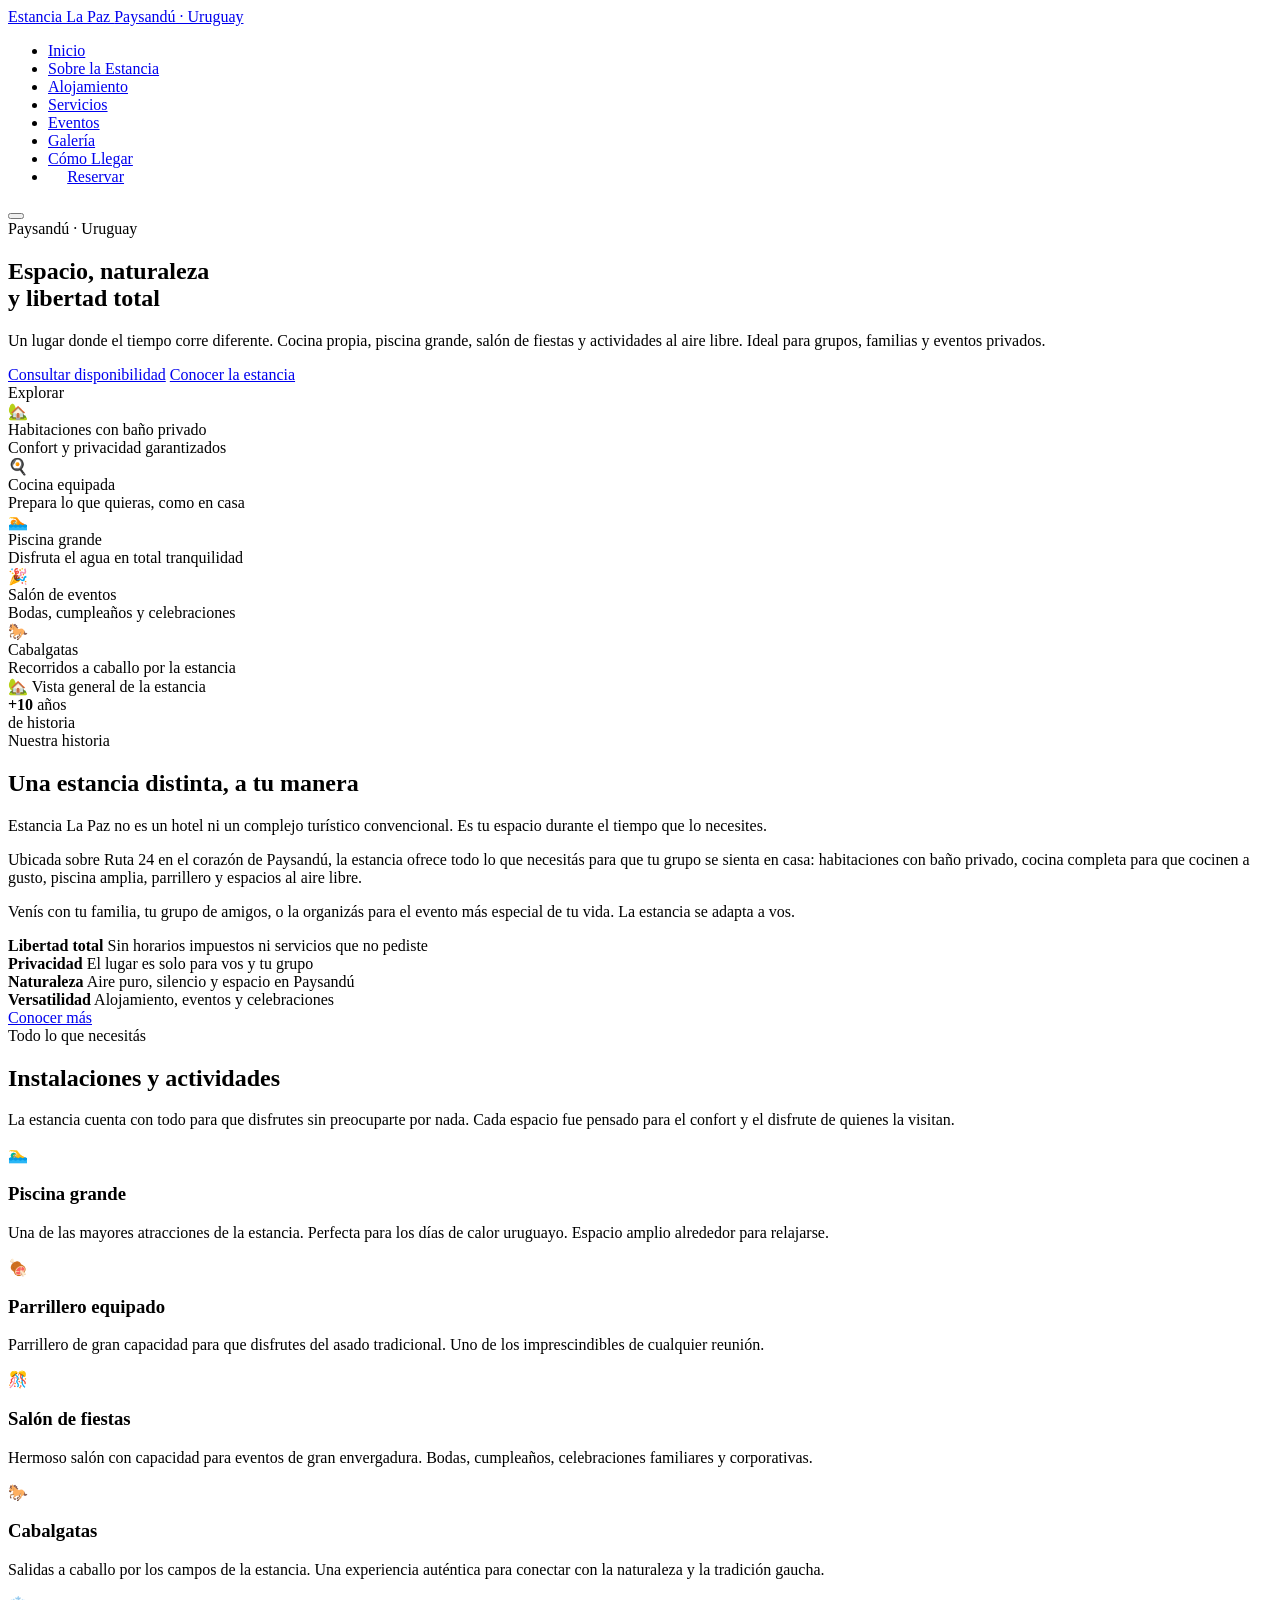
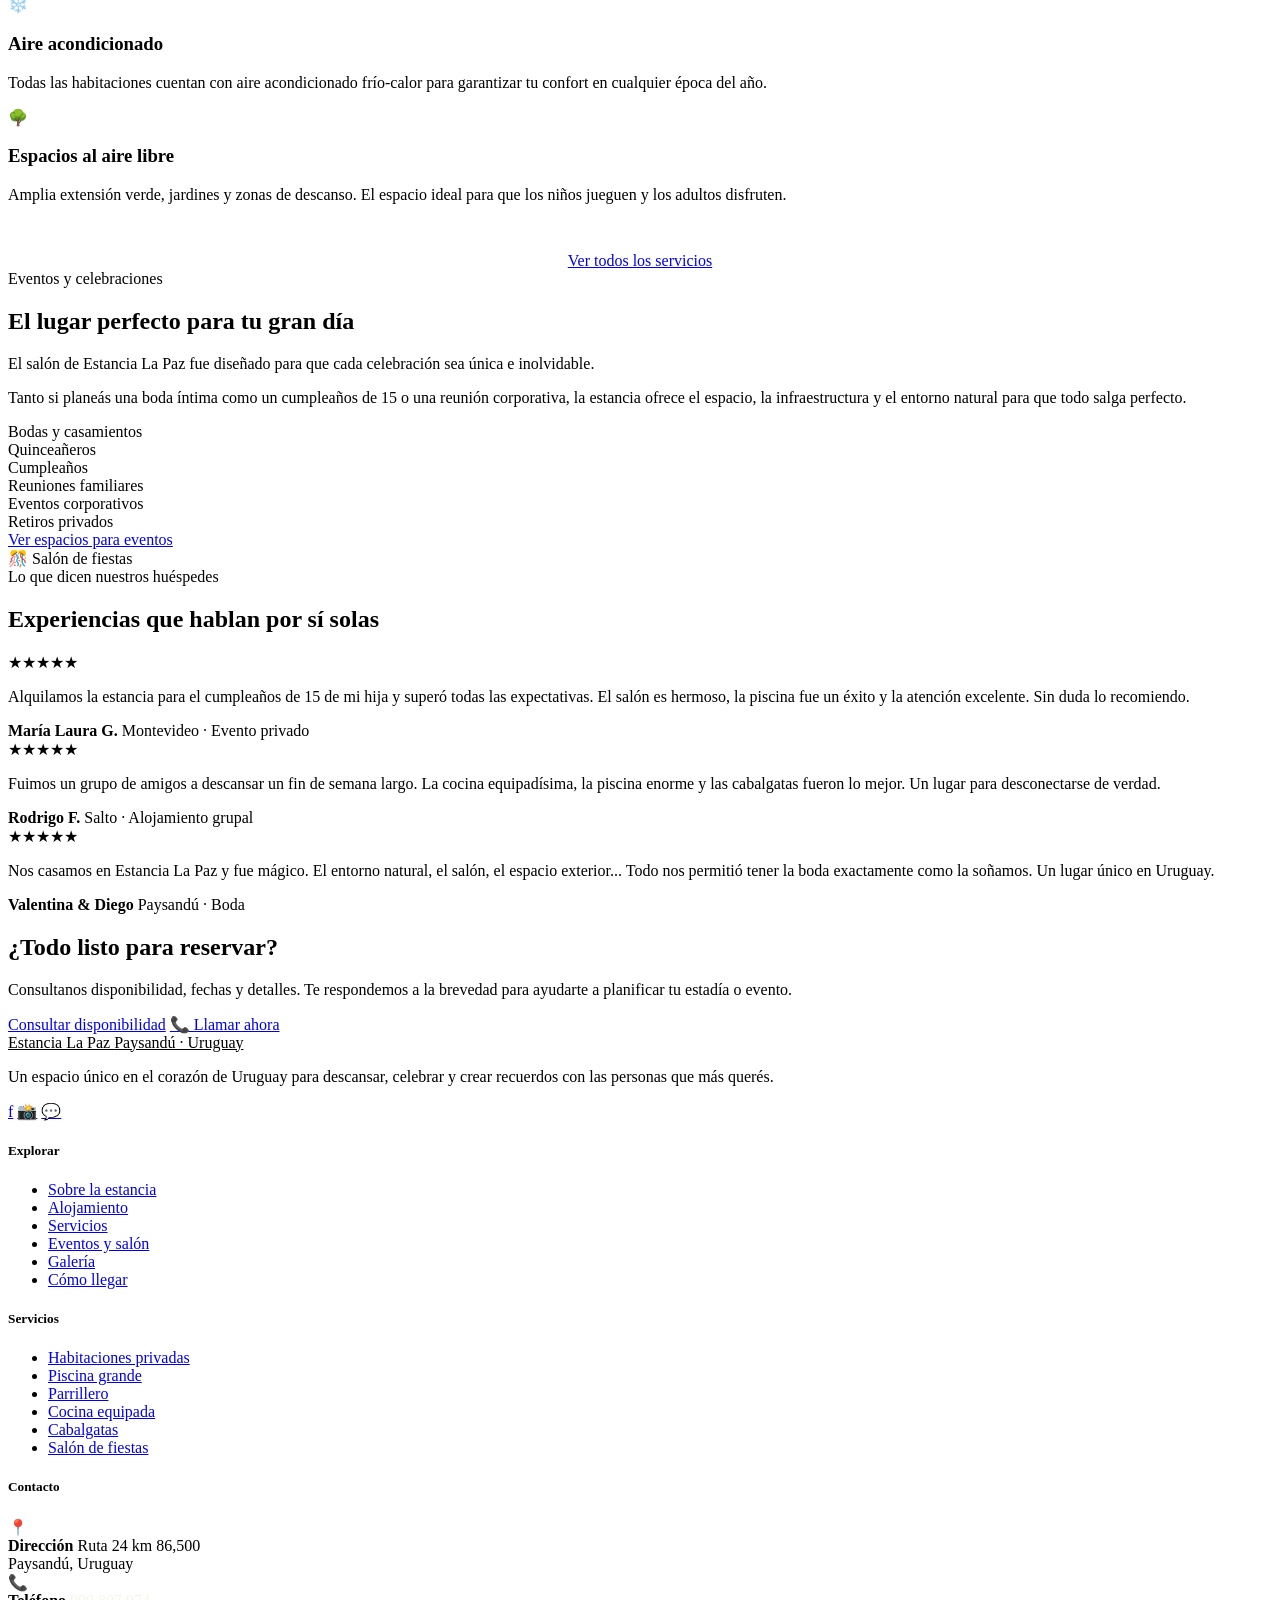
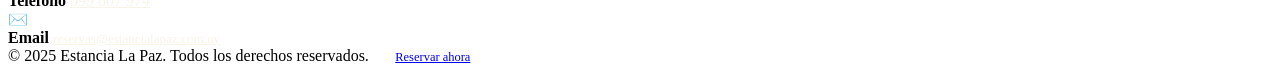
==== index.html @ bd02b937 "Add files via upload" ====
<!DOCTYPE html>
<html lang="es">
<head>
  <meta charset="UTF-8">
  <meta name="viewport" content="width=device-width, initial-scale=1.0">
  <meta name="description" content="Estancia La Paz – Alojamiento, eventos y actividades en Paysandú, Uruguay. Piscina, salón de fiestas, cabalgatas y espacios amplios en plena naturaleza.">
  <title>Estancia La Paz | Paysandú, Uruguay</title>
  <link rel="stylesheet" href="css/style.css">
</head>
<body>

<!-- ════════════════════════════════════════════════════════ -->
<!-- NAVBAR                                                   -->
<!-- ════════════════════════════════════════════════════════ -->
<nav id="navbar">
  <div class="container">
    <div class="nav-inner">
      <a href="index.html" class="nav-logo">
        Estancia La Paz
        <span>Paysandú · Uruguay</span>
      </a>
      <ul class="nav-links" role="list">
        <li><a href="index.html" class="nav-link" data-section="inicio">Inicio</a></li>
        <li><a href="sobre.html" class="nav-link">Sobre la Estancia</a></li>
        <li><a href="alojamiento.html" class="nav-link">Alojamiento</a></li>
        <li><a href="servicios.html" class="nav-link">Servicios</a></li>
        <li><a href="eventos.html" class="nav-link">Eventos</a></li>
        <li><a href="galeria.html" class="nav-link">Galería</a></li>
        <li><a href="ubicacion.html" class="nav-link">Cómo Llegar</a></li>
        <li><a href="reservas.html" class="btn btn--borde" style="padding:0.5rem 1.2rem;">Reservar</a></li>
      </ul>
      <button class="hamburger" aria-label="Abrir menú" aria-expanded="false">
        <span></span><span></span><span></span>
      </button>
    </div>
  </div>
</nav>

<!-- ════════════════════════════════════════════════════════ -->
<!-- HERO                                                     -->
<!-- ════════════════════════════════════════════════════════ -->
<section class="hero" id="inicio">
  <div class="hero-bg"></div>

  <!--
    ╔══════════════════════════════════════════════════════╗
    ║  FOTO HERO — REEMPLAZAR                              ║
    ║  Descomenta la siguiente línea y ajusta el src.      ║
    ║  Tamaño recomendado: 1920×1080px, paisaje amplio     ║
    ╚══════════════════════════════════════════════════════╝
    <img src="img/hero-principal.jpg" alt="Vista panorámica de Estancia La Paz" class="hero-img">
  -->
  <div class="hero-img-placeholder"></div>
  <div class="hero-overlay"></div>

  <div class="container">
    <div class="hero-content fade-in">
      <div class="hero-eyebrow">Paysandú · Uruguay</div>
      <h1>Espacio, naturaleza<br>y libertad total</h1>
      <p class="lead">Un lugar donde el tiempo corre diferente. Cocina propia, piscina grande, salón de fiestas y actividades al aire libre. Ideal para grupos, familias y eventos privados.</p>
      <div class="hero-actions">
        <a href="reservas.html" class="btn btn--dorado">Consultar disponibilidad</a>
        <a href="sobre.html" class="btn btn--borde">Conocer la estancia</a>
      </div>
    </div>
  </div>

  <div class="hero-scroll" aria-hidden="true">
    <div class="hero-scroll-line"></div>
    <span>Explorar</span>
  </div>
</section>

<!-- ════════════════════════════════════════════════════════ -->
<!-- DESTACADOS                                               -->
<!-- ════════════════════════════════════════════════════════ -->
<div class="destacados">
  <div class="container">
    <div class="destacados-grid">
      <div class="destacado-item fade-in">
        <div class="destacado-icon">🏡</div>
        <div class="destacado-titulo">Habitaciones con baño privado</div>
        <div class="destacado-desc">Confort y privacidad garantizados</div>
      </div>
      <div class="destacado-item fade-in">
        <div class="destacado-icon">🍳</div>
        <div class="destacado-titulo">Cocina equipada</div>
        <div class="destacado-desc">Prepara lo que quieras, como en casa</div>
      </div>
      <div class="destacado-item fade-in">
        <div class="destacado-icon">🏊</div>
        <div class="destacado-titulo">Piscina grande</div>
        <div class="destacado-desc">Disfruta el agua en total tranquilidad</div>
      </div>
      <div class="destacado-item fade-in">
        <div class="destacado-icon">🎉</div>
        <div class="destacado-titulo">Salón de eventos</div>
        <div class="destacado-desc">Bodas, cumpleaños y celebraciones</div>
      </div>
      <div class="destacado-item fade-in">
        <div class="destacado-icon">🐎</div>
        <div class="destacado-titulo">Cabalgatas</div>
        <div class="destacado-desc">Recorridos a caballo por la estancia</div>
      </div>
    </div>
  </div>
</div>

<!-- ════════════════════════════════════════════════════════ -->
<!-- SOBRE LA ESTANCIA (PREVIEW)                              -->
<!-- ════════════════════════════════════════════════════════ -->
<section class="section">
  <div class="container">
    <div class="sobre-grid">
      <div class="sobre-img-wrap fade-in">
        <div class="sobre-img-frame">
          <!--
            ╔════════════════════════════════════════════════╗
            ║  FOTO — VISTA GENERAL / FACHADA                ║
            ║  Reemplazar por: img/sobre-estancia.jpg        ║
            ║  Tamaño recomendado: 800×1000px, orientación   ║
            ║  vertical (ratio 4:5)                          ║
            ╚════════════════════════════════════════════════╝
          -->
          <div class="img-placeholder">
            <span class="icon">🏡</span>
            <span>Vista general de la estancia</span>
          </div>
        </div>
        <div class="sobre-img-badge">
          <strong>+10</strong>
          <span>años<br>de historia</span>
        </div>
      </div>

      <div class="sobre-texto fade-in">
        <span class="etiqueta">Nuestra historia</span>
        <h2>Una estancia distinta, a tu manera</h2>
        <span class="separador separador--izq"></span>
        <p class="lead">Estancia La Paz no es un hotel ni un complejo turístico convencional. Es tu espacio durante el tiempo que lo necesites.</p>
        <p>Ubicada sobre Ruta 24 en el corazón de Paysandú, la estancia ofrece todo lo que necesitás para que tu grupo se sienta en casa: habitaciones con baño privado, cocina completa para que cocinen a gusto, piscina amplia, parrillero y espacios al aire libre.</p>
        <p>Venís con tu familia, tu grupo de amigos, o la organizás para el evento más especial de tu vida. La estancia se adapta a vos.</p>

        <div class="sobre-valores">
          <div class="valor-item">
            <strong>Libertad total</strong>
            <span>Sin horarios impuestos ni servicios que no pediste</span>
          </div>
          <div class="valor-item">
            <strong>Privacidad</strong>
            <span>El lugar es solo para vos y tu grupo</span>
          </div>
          <div class="valor-item">
            <strong>Naturaleza</strong>
            <span>Aire puro, silencio y espacio en Paysandú</span>
          </div>
          <div class="valor-item">
            <strong>Versatilidad</strong>
            <span>Alojamiento, eventos y celebraciones</span>
          </div>
        </div>

        <a href="sobre.html" class="btn btn--primario">Conocer más</a>
      </div>
    </div>
  </div>
</section>

<!-- ════════════════════════════════════════════════════════ -->
<!-- SERVICIOS DESTACADOS                                     -->
<!-- ════════════════════════════════════════════════════════ -->
<section class="section section--verde">
  <div class="container">
    <div class="seccion-intro fade-in">
      <span class="etiqueta">Todo lo que necesitás</span>
      <h2>Instalaciones y actividades</h2>
      <span class="separador"></span>
      <p>La estancia cuenta con todo para que disfrutes sin preocuparte por nada. Cada espacio fue pensado para el confort y el disfrute de quienes la visitan.</p>
    </div>
    <div class="servicios-grid stagger-children">
      <div class="servicio-card fade-in">
        <div class="servicio-icon">🏊‍♂️</div>
        <h3>Piscina grande</h3>
        <p>Una de las mayores atracciones de la estancia. Perfecta para los días de calor uruguayo. Espacio amplio alrededor para relajarse.</p>
      </div>
      <div class="servicio-card fade-in">
        <div class="servicio-icon">🍖</div>
        <h3>Parrillero equipado</h3>
        <p>Parrillero de gran capacidad para que disfrutes del asado tradicional. Uno de los imprescindibles de cualquier reunión.</p>
      </div>
      <div class="servicio-card fade-in">
        <div class="servicio-icon">🎊</div>
        <h3>Salón de fiestas</h3>
        <p>Hermoso salón con capacidad para eventos de gran envergadura. Bodas, cumpleaños, celebraciones familiares y corporativas.</p>
      </div>
      <div class="servicio-card fade-in">
        <div class="servicio-icon">🐎</div>
        <h3>Cabalgatas</h3>
        <p>Salidas a caballo por los campos de la estancia. Una experiencia auténtica para conectar con la naturaleza y la tradición gaucha.</p>
      </div>
      <div class="servicio-card fade-in">
        <div class="servicio-icon">❄️</div>
        <h3>Aire acondicionado</h3>
        <p>Todas las habitaciones cuentan con aire acondicionado frío-calor para garantizar tu confort en cualquier época del año.</p>
      </div>
      <div class="servicio-card fade-in">
        <div class="servicio-icon">🌳</div>
        <h3>Espacios al aire libre</h3>
        <p>Amplia extensión verde, jardines y zonas de descanso. El espacio ideal para que los niños jueguen y los adultos disfruten.</p>
      </div>
    </div>
    <div style="text-align:center; margin-top:3rem;">
      <a href="servicios.html" class="btn btn--borde">Ver todos los servicios</a>
    </div>
  </div>
</section>

<!-- ════════════════════════════════════════════════════════ -->
<!-- EVENTOS PREVIEW                                          -->
<!-- ════════════════════════════════════════════════════════ -->
<section class="section">
  <div class="container">
    <div class="eventos-split">
      <div class="fade-in">
        <span class="etiqueta">Eventos y celebraciones</span>
        <h2>El lugar perfecto para tu gran día</h2>
        <span class="separador separador--izq"></span>
        <p class="lead">El salón de Estancia La Paz fue diseñado para que cada celebración sea única e inolvidable.</p>
        <p>Tanto si planeás una boda íntima como un cumpleaños de 15 o una reunión corporativa, la estancia ofrece el espacio, la infraestructura y el entorno natural para que todo salga perfecto.</p>

        <div class="eventos-tipos">
          <div class="evento-tipo">Bodas y casamientos</div>
          <div class="evento-tipo">Quinceañeros</div>
          <div class="evento-tipo">Cumpleaños</div>
          <div class="evento-tipo">Reuniones familiares</div>
          <div class="evento-tipo">Eventos corporativos</div>
          <div class="evento-tipo">Retiros privados</div>
        </div>

        <a href="eventos.html" class="btn btn--primario">Ver espacios para eventos</a>
      </div>

      <div class="eventos-img-wrap fade-in">
        <div class="eventos-img-frame">
          <!--
            ╔════════════════════════════════════════════════╗
            ║  FOTO — SALÓN DE EVENTOS / FIESTAS             ║
            ║  Reemplazar por: img/salon-fiestas.jpg         ║
            ║  Tamaño recomendado: 900×660px                 ║
            ╚════════════════════════════════════════════════╝
          -->
          <div class="img-placeholder">
            <span class="icon">🎊</span>
            <span>Salón de fiestas</span>
          </div>
        </div>
      </div>
    </div>
  </div>
</section>

<!-- ════════════════════════════════════════════════════════ -->
<!-- TESTIMONIOS                                              -->
<!-- ════════════════════════════════════════════════════════ -->
<section class="section section--bg">
  <div class="container">
    <div class="seccion-intro fade-in">
      <span class="etiqueta">Lo que dicen nuestros huéspedes</span>
      <h2>Experiencias que hablan por sí solas</h2>
      <span class="separador"></span>
    </div>
    <div class="testimonios-grid stagger-children">
      <div class="testimonio-card fade-in">
        <div class="estrellas">★★★★★</div>
        <p class="testimonio-texto">Alquilamos la estancia para el cumpleaños de 15 de mi hija y superó todas las expectativas. El salón es hermoso, la piscina fue un éxito y la atención excelente. Sin duda lo recomiendo.</p>
        <div class="testimonio-autor">
          <strong>María Laura G.</strong>
          <span>Montevideo · Evento privado</span>
        </div>
      </div>
      <div class="testimonio-card fade-in">
        <div class="estrellas">★★★★★</div>
        <p class="testimonio-texto">Fuimos un grupo de amigos a descansar un fin de semana largo. La cocina equipadísima, la piscina enorme y las cabalgatas fueron lo mejor. Un lugar para desconectarse de verdad.</p>
        <div class="testimonio-autor">
          <strong>Rodrigo F.</strong>
          <span>Salto · Alojamiento grupal</span>
        </div>
      </div>
      <div class="testimonio-card fade-in">
        <div class="estrellas">★★★★★</div>
        <p class="testimonio-texto">Nos casamos en Estancia La Paz y fue mágico. El entorno natural, el salón, el espacio exterior... Todo nos permitió tener la boda exactamente como la soñamos. Un lugar único en Uruguay.</p>
        <div class="testimonio-autor">
          <strong>Valentina & Diego</strong>
          <span>Paysandú · Boda</span>
        </div>
      </div>
    </div>
  </div>
</section>

<!-- ════════════════════════════════════════════════════════ -->
<!-- CTA                                                      -->
<!-- ════════════════════════════════════════════════════════ -->
<section class="cta-banner">
  <div class="container">
    <h2 class="fade-in">¿Todo listo para reservar?</h2>
    <p class="fade-in">Consultanos disponibilidad, fechas y detalles. Te respondemos a la brevedad para ayudarte a planificar tu estadía o evento.</p>
    <div class="btn-group fade-in">
      <a href="reservas.html" class="btn btn--borde">Consultar disponibilidad</a>
      <a href="tel:+59899807974" class="btn btn--dorado">📞 Llamar ahora</a>
    </div>
  </div>
</section>

<!-- ════════════════════════════════════════════════════════ -->
<!-- FOOTER                                                   -->
<!-- ════════════════════════════════════════════════════════ -->
<footer>
  <div class="container">
    <div class="footer-grid">
      <div class="footer-brand">
        <a href="index.html" class="nav-logo" style="color:var(--crema); display:block; margin-bottom:1rem;">
          Estancia La Paz
          <span>Paysandú · Uruguay</span>
        </a>
        <p>Un espacio único en el corazón de Uruguay para descansar, celebrar y crear recuerdos con las personas que más querés.</p>
        <div class="footer-redes">
          <a href="#" class="red-link" title="Facebook" aria-label="Facebook">f</a>
          <a href="#" class="red-link" title="Instagram" aria-label="Instagram">📸</a>
          <a href="https://wa.me/59899807974" class="red-link" title="WhatsApp" aria-label="WhatsApp">💬</a>
        </div>
      </div>

      <div class="footer-col">
        <h5>Explorar</h5>
        <ul>
          <li><a href="sobre.html">Sobre la estancia</a></li>
          <li><a href="alojamiento.html">Alojamiento</a></li>
          <li><a href="servicios.html">Servicios</a></li>
          <li><a href="eventos.html">Eventos y salón</a></li>
          <li><a href="galeria.html">Galería</a></li>
          <li><a href="ubicacion.html">Cómo llegar</a></li>
        </ul>
      </div>

      <div class="footer-col">
        <h5>Servicios</h5>
        <ul>
          <li><a href="alojamiento.html">Habitaciones privadas</a></li>
          <li><a href="servicios.html">Piscina grande</a></li>
          <li><a href="servicios.html">Parrillero</a></li>
          <li><a href="servicios.html">Cocina equipada</a></li>
          <li><a href="servicios.html">Cabalgatas</a></li>
          <li><a href="eventos.html">Salón de fiestas</a></li>
        </ul>
      </div>

      <div class="footer-col">
        <h5>Contacto</h5>
        <div class="datos-contacto" style="gap:0.8rem;">
          <div class="dato-item">
            <span class="dato-icon">📍</span>
            <div>
              <strong>Dirección</strong>
              Ruta 24 km 86,500<br>Paysandú, Uruguay
            </div>
          </div>
          <div class="dato-item">
            <span class="dato-icon">📞</span>
            <div>
              <strong>Teléfono</strong>
              <a href="tel:+59899807974" style="color:rgba(245,239,224,0.7)">099 807 974</a>
            </div>
          </div>
          <div class="dato-item">
            <span class="dato-icon">✉️</span>
            <div>
              <strong>Email</strong>
              <a href="mailto:reservas@estancialapaz.com.uy" style="color:rgba(245,239,224,0.7); font-size:0.82rem;">reservas@estancialapaz.com.uy</a>
            </div>
          </div>
        </div>
      </div>
    </div>

    <div class="footer-bottom">
      <span>© 2025 Estancia La Paz. Todos los derechos reservados.</span>
      <a href="reservas.html" class="btn btn--dorado" style="padding:0.5rem 1.4rem; font-size:0.78rem;">Reservar ahora</a>
    </div>
  </div>
</footer>

<script src="js/main.js"></script>
</body>
</html>
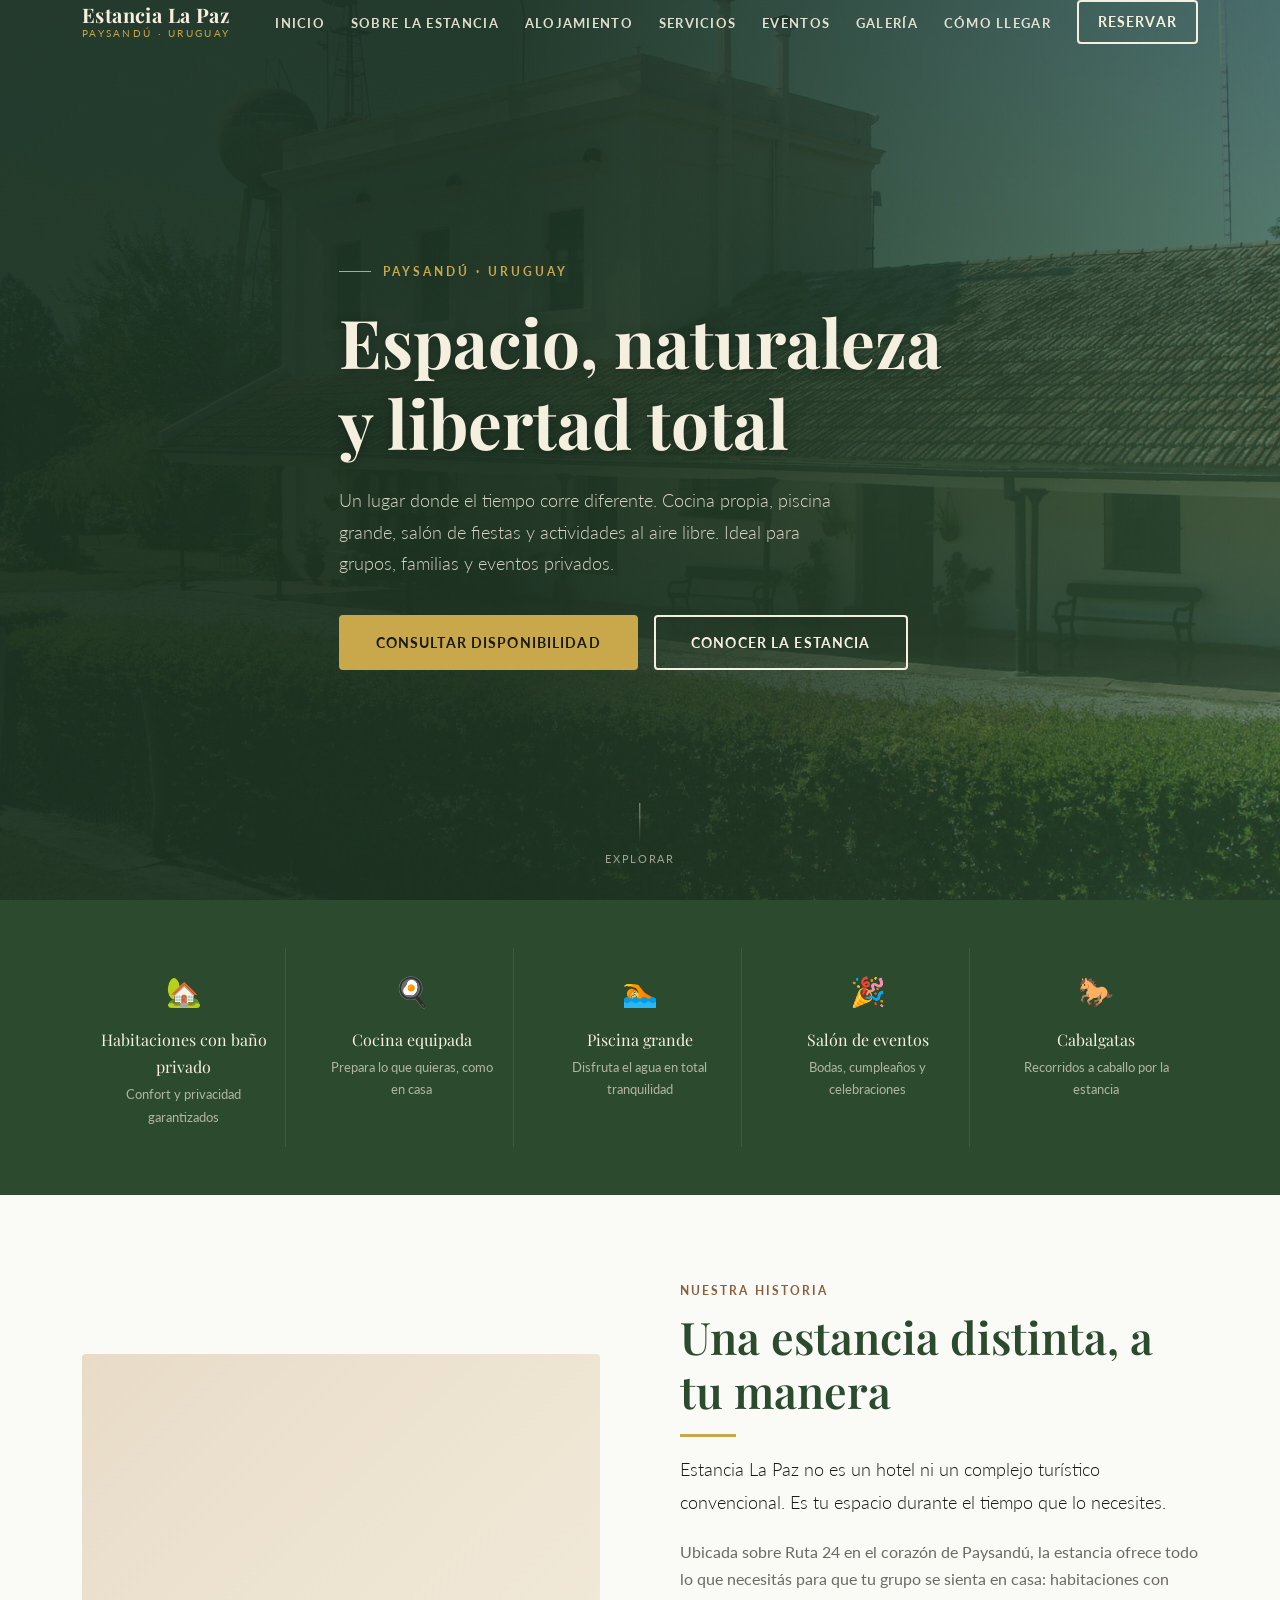
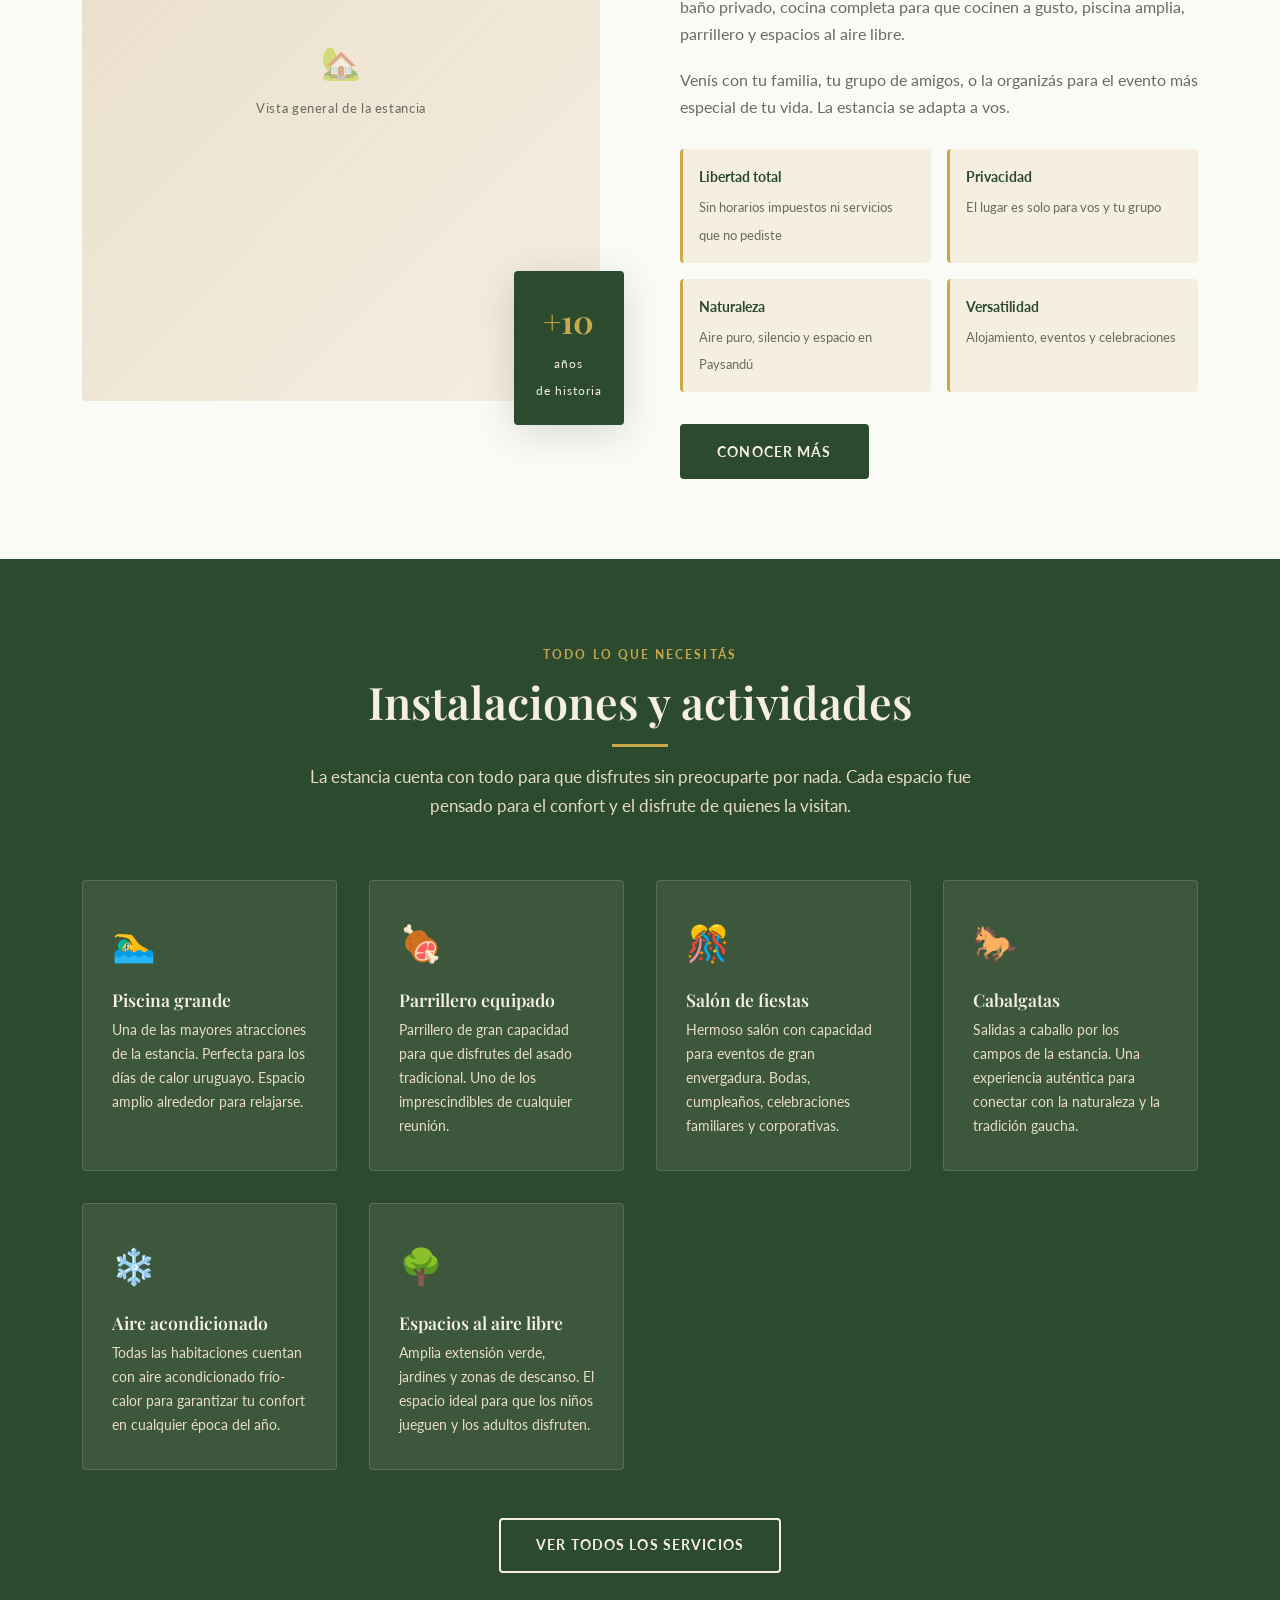
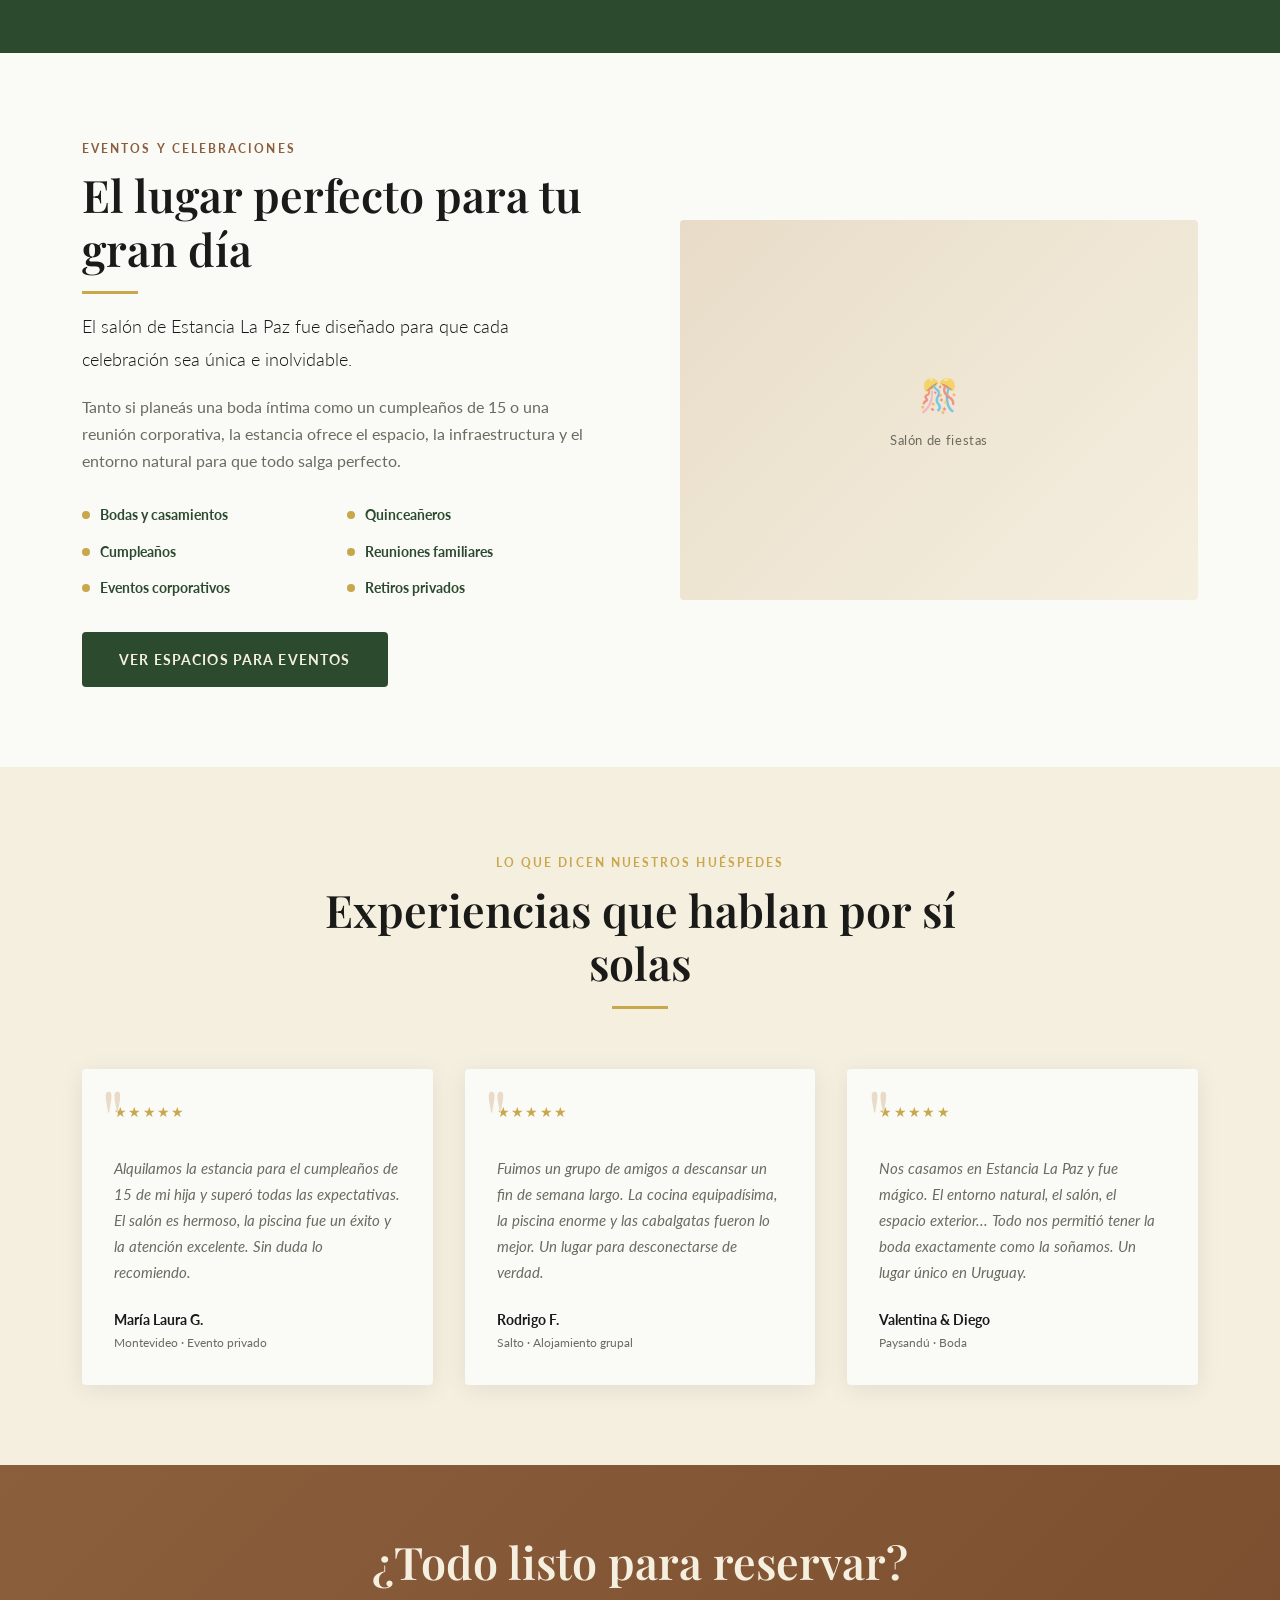
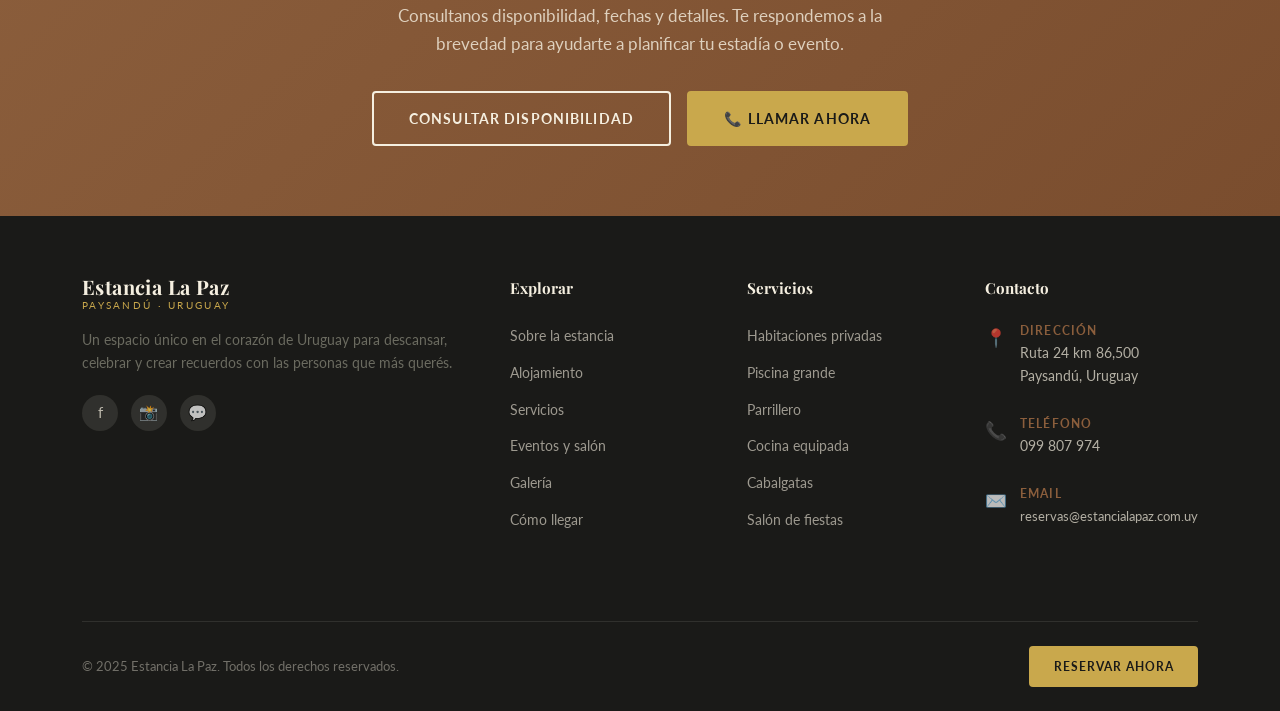
==== commit 4b690a01: "Fix HTML syntax for hero image display" ====
--- a/index.html
+++ b/index.html
@@ -50,6 +50,9 @@
     ╚══════════════════════════════════════════════════════╝
     <img src="img/hero-principal.jpg" alt="Vista panorámica de Estancia La Paz" class="hero-img">
   -->
+
+    <img src="img/hero-principal.jpg" alt="Vista panorámica de Estancia La Paz" class="hero-img">
+  
   <div class="hero-img-placeholder"></div>
   <div class="hero-overlay"></div>
 
--- a/css/style.css
+++ b/css/style.css
@@ -0,0 +1,970 @@
+/* ============================================================
+   ESTANCIA LA PAZ — Stylesheet
+   Paleta: Tierra, verde profundo, crema, dorado suave
+   Tipografía: Playfair Display + Lato
+   ============================================================ */
+
+@import url('https://fonts.googleapis.com/css2?family=Playfair+Display:ital,wght@0,400;0,600;0,700;1,400;1,600&family=Lato:wght@300;400;700&display=swap');
+
+/* ── RESET & BASE ─────────────────────────────────────────── */
+*, *::before, *::after { box-sizing: border-box; margin: 0; padding: 0; }
+
+:root {
+  --verde:      #2C4A2E;
+  --verde-med:  #3D6B40;
+  --verde-claro:#5A8F5E;
+  --tierra:     #8B5E3C;
+  --tierra-claro:#C4936A;
+  --crema:      #F5EFE0;
+  --crema-oscuro:#E8DCC8;
+  --blanco:     #FAFAF7;
+  --negro:      #1A1A18;
+  --gris:       #6B6B60;
+  --dorado:     #C9A84C;
+
+  --fuente-titulo: 'Playfair Display', Georgia, serif;
+  --fuente-cuerpo: 'Lato', 'Helvetica Neue', sans-serif;
+
+  --sombra-suave: 0 4px 24px rgba(0,0,0,0.08);
+  --sombra-media: 0 8px 40px rgba(0,0,0,0.14);
+  --radio: 4px;
+
+  --nav-h: 72px;
+  --transicion: 0.3s ease;
+}
+
+html { scroll-behavior: smooth; font-size: 16px; }
+
+body {
+  font-family: var(--fuente-cuerpo);
+  color: var(--negro);
+  background: var(--blanco);
+  line-height: 1.7;
+  overflow-x: hidden;
+}
+
+img { max-width: 100%; height: auto; display: block; }
+
+a { color: inherit; text-decoration: none; }
+
+ul { list-style: none; }
+
+/* ── TIPOGRAFÍA ───────────────────────────────────────────── */
+h1, h2, h3, h4 { font-family: var(--fuente-titulo); line-height: 1.2; }
+
+h1 { font-size: clamp(2.4rem, 6vw, 4.2rem); font-weight: 700; }
+h2 { font-size: clamp(1.8rem, 4vw, 2.8rem); font-weight: 600; }
+h3 { font-size: clamp(1.2rem, 2.5vw, 1.6rem); font-weight: 600; }
+h4 { font-size: 1.1rem; font-weight: 600; }
+
+p { font-size: 1rem; color: var(--gris); margin-bottom: 1rem; }
+p:last-child { margin-bottom: 0; }
+
+.lead {
+  font-size: 1.15rem;
+  font-weight: 300;
+  color: var(--negro);
+  line-height: 1.8;
+}
+
+/* ── UTILIDADES ───────────────────────────────────────────── */
+.container { max-width: 1180px; margin: 0 auto; padding: 0 2rem; }
+.container--narrow { max-width: 760px; margin: 0 auto; padding: 0 2rem; }
+
+.section { padding: 80px 0; }
+.section--bg { background: var(--crema); }
+.section--verde { background: var(--verde); color: var(--crema); }
+.section--verde p { color: var(--crema-oscuro); }
+
+.seccion-intro { text-align: center; max-width: 680px; margin: 0 auto 60px; }
+.seccion-intro h2 { margin-bottom: 1rem; }
+.seccion-intro p { font-size: 1.05rem; }
+
+.separador {
+  display: block;
+  width: 56px;
+  height: 3px;
+  background: var(--dorado);
+  margin: 1rem auto;
+}
+.separador--izq { margin: 1rem 0; }
+
+.etiqueta {
+  display: inline-block;
+  font-family: var(--fuente-cuerpo);
+  font-size: 0.72rem;
+  font-weight: 700;
+  letter-spacing: 0.18em;
+  text-transform: uppercase;
+  color: var(--tierra);
+  margin-bottom: 0.6rem;
+}
+.seccion-intro .etiqueta { color: var(--dorado); }
+.section--verde .etiqueta { color: var(--dorado); }
+
+/* ── BOTONES ──────────────────────────────────────────────── */
+.btn {
+  display: inline-block;
+  padding: 0.85rem 2.2rem;
+  border-radius: var(--radio);
+  font-family: var(--fuente-cuerpo);
+  font-size: 0.88rem;
+  font-weight: 700;
+  letter-spacing: 0.08em;
+  text-transform: uppercase;
+  cursor: pointer;
+  border: 2px solid transparent;
+  transition: background var(--transicion), color var(--transicion), border-color var(--transicion), transform var(--transicion);
+}
+.btn:hover { transform: translateY(-2px); }
+
+.btn--primario {
+  background: var(--verde);
+  color: var(--crema);
+  border-color: var(--verde);
+}
+.btn--primario:hover { background: var(--verde-med); border-color: var(--verde-med); }
+
+.btn--dorado {
+  background: var(--dorado);
+  color: var(--negro);
+  border-color: var(--dorado);
+}
+.btn--dorado:hover { background: #b8933e; border-color: #b8933e; }
+
+.btn--borde {
+  background: transparent;
+  color: var(--crema);
+  border-color: var(--crema);
+}
+.btn--borde:hover { background: var(--crema); color: var(--verde); }
+
+.btn--borde-oscuro {
+  background: transparent;
+  color: var(--verde);
+  border-color: var(--verde);
+}
+.btn--borde-oscuro:hover { background: var(--verde); color: var(--crema); }
+
+/* ── NAVBAR ───────────────────────────────────────────────── */
+#navbar {
+  position: fixed;
+  top: 0; left: 0; right: 0;
+  height: var(--nav-h);
+  z-index: 1000;
+  transition: background var(--transicion), box-shadow var(--transicion);
+}
+#navbar.scrolled {
+  background: rgba(44, 74, 46, 0.97);
+  box-shadow: 0 2px 20px rgba(0,0,0,0.18);
+  backdrop-filter: blur(8px);
+}
+#navbar.nav-light {
+  background: rgba(250,250,247,0.97);
+  box-shadow: var(--sombra-suave);
+}
+#navbar.nav-light .nav-logo,
+#navbar.nav-light .nav-link { color: var(--verde); }
+#navbar.nav-light .nav-logo span { color: var(--tierra); }
+#navbar.nav-light .hamburger span { background: var(--verde); }
+#navbar.nav-light .btn--borde { color: var(--verde); border-color: var(--verde); }
+#navbar.nav-light .btn--borde:hover { background: var(--verde); color: var(--crema); }
+
+.nav-inner {
+  display: flex;
+  align-items: center;
+  justify-content: space-between;
+  height: 100%;
+}
+
+.nav-logo {
+  font-family: var(--fuente-titulo);
+  font-size: 1.25rem;
+  font-weight: 700;
+  color: var(--crema);
+  line-height: 1.1;
+  letter-spacing: 0.02em;
+}
+.nav-logo span { color: var(--dorado); display: block; font-size: 0.65rem; font-weight: 400; letter-spacing: 0.22em; text-transform: uppercase; font-family: var(--fuente-cuerpo); margin-top: 2px; }
+
+.nav-links {
+  display: flex;
+  align-items: center;
+  gap: 1.6rem;
+}
+
+.nav-link {
+  font-size: 0.82rem;
+  font-weight: 700;
+  letter-spacing: 0.1em;
+  text-transform: uppercase;
+  color: rgba(245,239,224,0.9);
+  transition: color var(--transicion);
+  position: relative;
+  padding-bottom: 3px;
+}
+.nav-link::after {
+  content: '';
+  position: absolute;
+  bottom: 0; left: 0;
+  width: 0; height: 2px;
+  background: var(--dorado);
+  transition: width var(--transicion);
+}
+.nav-link:hover { color: var(--crema); }
+.nav-link:hover::after { width: 100%; }
+
+.hamburger {
+  display: none;
+  flex-direction: column;
+  gap: 5px;
+  cursor: pointer;
+  padding: 6px;
+  background: none;
+  border: none;
+}
+.hamburger span {
+  display: block;
+  width: 24px;
+  height: 2px;
+  background: var(--crema);
+  transition: var(--transicion);
+}
+
+/* ── HERO ─────────────────────────────────────────────────── */
+.hero {
+  position: relative;
+  min-height: 100vh;
+  display: flex;
+  align-items: center;
+  overflow: hidden;
+}
+
+.hero-bg {
+  position: absolute;
+  inset: 0;
+  background: linear-gradient(135deg, #1a3020 0%, #2C4A2E 50%, #3D6B40 100%);
+  z-index: 0;
+}
+
+/* Placeholder decorativo para el hero */
+.hero-img-placeholder {
+  position: absolute;
+  inset: 0;
+  background:
+    radial-gradient(ellipse at 70% 50%, rgba(90,143,94,0.25) 0%, transparent 60%),
+    radial-gradient(ellipse at 30% 80%, rgba(201,168,76,0.1) 0%, transparent 50%);
+  z-index: 1;
+}
+
+/* Cuando se inserta imagen real */
+.hero-img {
+  position: absolute;
+  inset: 0;
+  object-fit: cover;
+  width: 100%;
+  height: 100%;
+  z-index: 1;
+  opacity: 0.45;
+}
+
+.hero-overlay {
+  position: absolute;
+  inset: 0;
+  background: linear-gradient(to right, rgba(26,48,32,0.88) 40%, rgba(26,48,32,0.3) 100%);
+  z-index: 2;
+}
+
+.hero-content {
+  position: relative;
+  z-index: 3;
+  color: var(--crema);
+  max-width: 640px;
+  padding: calc(var(--nav-h) + 40px) 0 80px;
+}
+
+.hero-eyebrow {
+  font-family: var(--fuente-cuerpo);
+  font-size: 0.75rem;
+  font-weight: 700;
+  letter-spacing: 0.25em;
+  text-transform: uppercase;
+  color: var(--dorado);
+  margin-bottom: 1.2rem;
+  display: flex;
+  align-items: center;
+  gap: 0.8rem;
+}
+.hero-eyebrow::before {
+  content: '';
+  display: inline-block;
+  width: 32px;
+  height: 1px;
+  background: var(--dorado);
+}
+
+.hero h1 {
+  color: var(--crema);
+  margin-bottom: 1.4rem;
+  text-shadow: 0 2px 12px rgba(0,0,0,0.3);
+}
+
+.hero p.lead {
+  color: rgba(245,239,224,0.85);
+  margin-bottom: 2.2rem;
+  font-size: 1.1rem;
+  max-width: 520px;
+}
+
+.hero-actions { display: flex; gap: 1rem; flex-wrap: wrap; }
+
+.hero-scroll {
+  position: absolute;
+  bottom: 2rem;
+  left: 50%;
+  transform: translateX(-50%);
+  z-index: 3;
+  display: flex;
+  flex-direction: column;
+  align-items: center;
+  gap: 0.4rem;
+  color: rgba(245,239,224,0.6);
+  font-size: 0.7rem;
+  letter-spacing: 0.15em;
+  text-transform: uppercase;
+}
+.hero-scroll-line {
+  width: 1px;
+  height: 40px;
+  background: linear-gradient(to bottom, rgba(245,239,224,0.6), transparent);
+  animation: scrollLine 2s ease-in-out infinite;
+}
+@keyframes scrollLine {
+  0%,100% { opacity: 0.6; transform: scaleY(1); }
+  50% { opacity: 1; transform: scaleY(1.1); }
+}
+
+/* ── DESTACADOS (ÍCONOS) ──────────────────────────────────── */
+.destacados {
+  background: var(--verde);
+  padding: 48px 0;
+}
+.destacados-grid {
+  display: grid;
+  grid-template-columns: repeat(auto-fit, minmax(180px, 1fr));
+  gap: 1.5rem;
+  text-align: center;
+}
+.destacado-item {
+  color: var(--crema);
+  padding: 1.2rem 1rem;
+  border-right: 1px solid rgba(245,239,224,0.1);
+}
+.destacado-item:last-child { border-right: none; }
+.destacado-icon { font-size: 1.8rem; margin-bottom: 0.6rem; }
+.destacado-titulo {
+  font-family: var(--fuente-titulo);
+  font-size: 1rem;
+  margin-bottom: 0.2rem;
+  color: var(--crema);
+}
+.destacado-desc { font-size: 0.82rem; color: rgba(245,239,224,0.65); }
+
+/* ── SOBRE ────────────────────────────────────────────────── */
+.sobre-grid {
+  display: grid;
+  grid-template-columns: 1fr 1fr;
+  gap: 5rem;
+  align-items: center;
+}
+.sobre-img-wrap {
+  position: relative;
+}
+.sobre-img-frame {
+  width: 100%;
+  aspect-ratio: 4/5;
+  background: var(--crema-oscuro);
+  border-radius: var(--radio);
+  overflow: hidden;
+  position: relative;
+}
+.sobre-img-frame img { width: 100%; height: 100%; object-fit: cover; }
+.sobre-img-badge {
+  position: absolute;
+  bottom: -1.5rem;
+  right: -1.5rem;
+  background: var(--verde);
+  color: var(--crema);
+  padding: 1.4rem;
+  border-radius: var(--radio);
+  text-align: center;
+  box-shadow: var(--sombra-media);
+}
+.sobre-img-badge strong {
+  display: block;
+  font-family: var(--fuente-titulo);
+  font-size: 2rem;
+  font-weight: 700;
+  color: var(--dorado);
+}
+.sobre-img-badge span { font-size: 0.75rem; letter-spacing: 0.08em; }
+
+.sobre-texto h2 { margin-bottom: 1rem; color: var(--verde); }
+.sobre-texto p { margin-bottom: 1.2rem; }
+
+.sobre-valores {
+  display: grid;
+  grid-template-columns: 1fr 1fr;
+  gap: 1rem;
+  margin: 1.8rem 0 2rem;
+}
+.valor-item {
+  background: var(--crema);
+  padding: 1rem;
+  border-radius: var(--radio);
+  border-left: 3px solid var(--dorado);
+}
+.valor-item strong { display: block; font-size: 0.88rem; color: var(--verde); margin-bottom: 0.2rem; }
+.valor-item span { font-size: 0.8rem; color: var(--gris); }
+
+/* ── ALOJAMIENTO ──────────────────────────────────────────── */
+.aloj-grid {
+  display: grid;
+  grid-template-columns: repeat(auto-fit, minmax(300px, 1fr));
+  gap: 2rem;
+}
+.aloj-card {
+  background: var(--blanco);
+  border-radius: var(--radio);
+  overflow: hidden;
+  box-shadow: var(--sombra-suave);
+  transition: box-shadow var(--transicion), transform var(--transicion);
+}
+.aloj-card:hover { box-shadow: var(--sombra-media); transform: translateY(-4px); }
+
+.aloj-card-img {
+  width: 100%;
+  aspect-ratio: 16/10;
+  background: var(--crema-oscuro);
+  overflow: hidden;
+  position: relative;
+}
+.aloj-card-img img { width: 100%; height: 100%; object-fit: cover; transition: transform 0.5s ease; }
+.aloj-card:hover .aloj-card-img img { transform: scale(1.04); }
+
+.img-placeholder {
+  width: 100%;
+  height: 100%;
+  display: flex;
+  flex-direction: column;
+  align-items: center;
+  justify-content: center;
+  background: linear-gradient(135deg, var(--crema-oscuro) 0%, var(--crema) 100%);
+  color: var(--gris);
+  font-size: 0.8rem;
+  letter-spacing: 0.05em;
+  gap: 0.5rem;
+}
+.img-placeholder .icon { font-size: 2rem; opacity: 0.5; }
+
+.aloj-card-body { padding: 1.8rem; }
+.aloj-card-body h3 { color: var(--verde); margin-bottom: 0.5rem; }
+.aloj-card-body p { font-size: 0.92rem; margin-bottom: 1.2rem; }
+
+.amenidades {
+  display: flex;
+  flex-wrap: wrap;
+  gap: 0.5rem;
+  margin-bottom: 1.4rem;
+}
+.amenidad {
+  background: var(--crema);
+  border: 1px solid var(--crema-oscuro);
+  padding: 0.3rem 0.8rem;
+  border-radius: 99px;
+  font-size: 0.78rem;
+  color: var(--gris);
+}
+
+/* ── SERVICIOS ────────────────────────────────────────────── */
+.servicios-grid {
+  display: grid;
+  grid-template-columns: repeat(auto-fit, minmax(240px, 1fr));
+  gap: 2rem;
+}
+.servicio-card {
+  background: rgba(245,239,224,0.08);
+  border: 1px solid rgba(245,239,224,0.15);
+  border-radius: var(--radio);
+  padding: 2rem 1.8rem;
+  transition: background var(--transicion), border-color var(--transicion);
+}
+.servicio-card:hover {
+  background: rgba(245,239,224,0.12);
+  border-color: rgba(201,168,76,0.4);
+}
+.servicio-icon { font-size: 2.2rem; margin-bottom: 1rem; }
+.servicio-card h3 { color: var(--crema); margin-bottom: 0.5rem; font-size: 1.1rem; }
+.servicio-card p { font-size: 0.88rem; }
+
+/* ── COCINA INFO ──────────────────────────────────────────── */
+.cocina-banner {
+  background: var(--tierra);
+  color: var(--crema);
+  padding: 2.5rem 2rem;
+  border-radius: var(--radio);
+  margin-top: 3rem;
+  display: flex;
+  align-items: flex-start;
+  gap: 1.5rem;
+}
+.cocina-banner-icon { font-size: 2.5rem; flex-shrink: 0; }
+.cocina-banner h4 { color: var(--crema); margin-bottom: 0.4rem; font-size: 1.1rem; }
+.cocina-banner p { font-size: 0.92rem; color: rgba(245,239,224,0.8); margin: 0; }
+
+/* ── EVENTOS ──────────────────────────────────────────────── */
+.eventos-split {
+  display: grid;
+  grid-template-columns: 1fr 1fr;
+  gap: 5rem;
+  align-items: center;
+}
+.eventos-img-wrap {
+  position: relative;
+}
+.eventos-img-frame {
+  width: 100%;
+  aspect-ratio: 3/2.2;
+  background: var(--crema-oscuro);
+  border-radius: var(--radio);
+  overflow: hidden;
+}
+.eventos-img-frame img { width: 100%; height: 100%; object-fit: cover; }
+
+.eventos-tipos {
+  display: grid;
+  grid-template-columns: 1fr 1fr;
+  gap: 0.8rem;
+  margin: 1.8rem 0 2rem;
+}
+.evento-tipo {
+  display: flex;
+  align-items: center;
+  gap: 0.6rem;
+  font-size: 0.88rem;
+  color: var(--verde);
+  font-weight: 700;
+}
+.evento-tipo::before {
+  content: '';
+  width: 8px;
+  height: 8px;
+  background: var(--dorado);
+  border-radius: 50%;
+  flex-shrink: 0;
+}
+
+/* ── CAPACIDAD ────────────────────────────────────────────── */
+.capacidad-grid {
+  display: grid;
+  grid-template-columns: repeat(3, 1fr);
+  gap: 1.5rem;
+  margin: 2.5rem 0;
+}
+.capacidad-stat {
+  text-align: center;
+  padding: 2rem;
+  background: var(--crema);
+  border-radius: var(--radio);
+  border-bottom: 3px solid var(--dorado);
+}
+.capacidad-stat strong {
+  display: block;
+  font-family: var(--fuente-titulo);
+  font-size: 2.4rem;
+  color: var(--verde);
+  line-height: 1;
+  margin-bottom: 0.4rem;
+}
+.capacidad-stat span { font-size: 0.82rem; color: var(--gris); }
+
+/* ── GALERÍA ──────────────────────────────────────────────── */
+.galeria-masonry {
+  columns: 3;
+  column-gap: 1.2rem;
+}
+.galeria-item {
+  break-inside: avoid;
+  margin-bottom: 1.2rem;
+  border-radius: var(--radio);
+  overflow: hidden;
+  cursor: pointer;
+  position: relative;
+}
+.galeria-item img {
+  width: 100%;
+  display: block;
+  transition: transform 0.5s ease;
+}
+.galeria-item:hover img { transform: scale(1.04); }
+.galeria-item-overlay {
+  position: absolute;
+  inset: 0;
+  background: rgba(44,74,46,0.5);
+  opacity: 0;
+  transition: opacity var(--transicion);
+  display: flex;
+  align-items: center;
+  justify-content: center;
+  color: white;
+  font-size: 1.8rem;
+}
+.galeria-item:hover .galeria-item-overlay { opacity: 1; }
+
+.galeria-ph { background: var(--crema-oscuro); }
+.galeria-ph-1 { height: 260px; }
+.galeria-ph-2 { height: 180px; }
+.galeria-ph-3 { height: 220px; }
+
+/* Lightbox */
+.lightbox {
+  position: fixed;
+  inset: 0;
+  background: rgba(0,0,0,0.92);
+  z-index: 2000;
+  display: none;
+  align-items: center;
+  justify-content: center;
+}
+.lightbox.active { display: flex; }
+.lightbox-img { max-width: 90vw; max-height: 88vh; border-radius: var(--radio); }
+.lightbox-close {
+  position: absolute;
+  top: 1.5rem; right: 1.5rem;
+  font-size: 2rem;
+  color: white;
+  cursor: pointer;
+  background: none;
+  border: none;
+  line-height: 1;
+}
+
+/* ── UBICACIÓN ────────────────────────────────────────────── */
+.ubicacion-grid {
+  display: grid;
+  grid-template-columns: 1fr 1.3fr;
+  gap: 4rem;
+  align-items: start;
+}
+.mapa-wrap {
+  border-radius: var(--radio);
+  overflow: hidden;
+  box-shadow: var(--sombra-media);
+  height: 420px;
+  background: var(--crema-oscuro);
+}
+.mapa-wrap iframe { width: 100%; height: 100%; border: 0; }
+
+.ubicacion-info h2 { color: var(--verde); margin-bottom: 0.5rem; }
+.ubicacion-info .separador--izq { margin-bottom: 1.8rem; }
+
+.datos-contacto { display: flex; flex-direction: column; gap: 1.2rem; margin-bottom: 2rem; }
+.dato-item {
+  display: flex;
+  align-items: flex-start;
+  gap: 0.8rem;
+  font-size: 0.95rem;
+}
+.dato-item .dato-icon { font-size: 1.1rem; flex-shrink: 0; margin-top: 2px; }
+.dato-item strong { display: block; font-size: 0.75rem; letter-spacing: 0.1em; text-transform: uppercase; color: var(--tierra); margin-bottom: 0.1rem; }
+
+.como-llegar {
+  background: var(--crema);
+  padding: 1.5rem;
+  border-radius: var(--radio);
+  margin-top: 1.5rem;
+  border-left: 3px solid var(--verde);
+}
+.como-llegar h4 { color: var(--verde); margin-bottom: 0.8rem; }
+.como-llegar ol { padding-left: 1.2rem; }
+.como-llegar ol li { font-size: 0.9rem; color: var(--gris); margin-bottom: 0.4rem; }
+
+/* ── RESERVAS ─────────────────────────────────────────────── */
+.reservas-hero {
+  background: linear-gradient(135deg, var(--verde) 0%, var(--verde-med) 100%);
+  padding: 80px 0;
+  color: var(--crema);
+  text-align: center;
+}
+.reservas-hero h1 { color: var(--crema); margin-bottom: 0.8rem; }
+.reservas-hero p.lead { color: rgba(245,239,224,0.8); max-width: 560px; margin: 0 auto; }
+
+.reservas-grid {
+  display: grid;
+  grid-template-columns: 1.2fr 1fr;
+  gap: 4rem;
+  align-items: start;
+}
+
+.form-card {
+  background: var(--blanco);
+  border-radius: var(--radio);
+  padding: 2.5rem;
+  box-shadow: var(--sombra-media);
+}
+.form-card h3 { color: var(--verde); margin-bottom: 1.8rem; }
+
+.form-group { margin-bottom: 1.2rem; }
+.form-group label {
+  display: block;
+  font-size: 0.8rem;
+  font-weight: 700;
+  letter-spacing: 0.08em;
+  text-transform: uppercase;
+  color: var(--verde);
+  margin-bottom: 0.4rem;
+}
+.form-group input,
+.form-group select,
+.form-group textarea {
+  width: 100%;
+  padding: 0.8rem 1rem;
+  border: 1.5px solid var(--crema-oscuro);
+  border-radius: var(--radio);
+  font-family: var(--fuente-cuerpo);
+  font-size: 0.95rem;
+  color: var(--negro);
+  background: var(--blanco);
+  transition: border-color var(--transicion);
+}
+.form-group input:focus,
+.form-group select:focus,
+.form-group textarea:focus {
+  outline: none;
+  border-color: var(--verde);
+}
+.form-group textarea { resize: vertical; min-height: 120px; }
+
+.form-row { display: grid; grid-template-columns: 1fr 1fr; gap: 1rem; }
+
+.form-submit { width: 100%; padding: 1rem; font-size: 0.95rem; }
+
+.info-contacto-card {
+  display: flex;
+  flex-direction: column;
+  gap: 1.5rem;
+}
+
+.info-box {
+  background: var(--crema);
+  padding: 1.8rem;
+  border-radius: var(--radio);
+}
+.info-box h4 { color: var(--verde); margin-bottom: 1rem; }
+
+.info-box .dato-item { margin-bottom: 1rem; }
+.info-box .dato-item:last-child { margin-bottom: 0; }
+
+.politica-lista { display: flex; flex-direction: column; gap: 0.6rem; }
+.politica-lista li {
+  font-size: 0.88rem;
+  color: var(--gris);
+  padding-left: 1rem;
+  position: relative;
+}
+.politica-lista li::before {
+  content: '✓';
+  position: absolute;
+  left: 0;
+  color: var(--verde);
+  font-weight: 700;
+}
+
+.form-success {
+  display: none;
+  text-align: center;
+  padding: 3rem 2rem;
+}
+.form-success-icon { font-size: 3rem; margin-bottom: 1rem; }
+.form-success h3 { color: var(--verde); margin-bottom: 0.5rem; }
+
+/* ── CTA BANNER ───────────────────────────────────────────── */
+.cta-banner {
+  background: linear-gradient(135deg, var(--tierra) 0%, #7a4d2e 100%);
+  padding: 70px 0;
+  text-align: center;
+}
+.cta-banner h2 { color: var(--crema); margin-bottom: 0.8rem; }
+.cta-banner p { color: rgba(245,239,224,0.8); max-width: 540px; margin: 0 auto 2rem; font-size: 1.05rem; }
+.cta-banner .btn-group { display: flex; gap: 1rem; justify-content: center; flex-wrap: wrap; }
+
+/* ── TESTIMONIOS ──────────────────────────────────────────── */
+.testimonios-grid {
+  display: grid;
+  grid-template-columns: repeat(auto-fit, minmax(280px, 1fr));
+  gap: 2rem;
+}
+.testimonio-card {
+  background: var(--blanco);
+  padding: 2rem;
+  border-radius: var(--radio);
+  box-shadow: var(--sombra-suave);
+  position: relative;
+}
+.testimonio-card::before {
+  content: '"';
+  font-family: var(--fuente-titulo);
+  font-size: 5rem;
+  line-height: 1;
+  color: var(--crema-oscuro);
+  position: absolute;
+  top: 0.5rem;
+  left: 1.2rem;
+}
+.testimonio-texto { font-style: italic; color: var(--gris); margin-bottom: 1.2rem; padding-top: 1.5rem; font-size: 0.95rem; }
+.testimonio-autor strong { color: var(--negro); font-size: 0.9rem; }
+.testimonio-autor span { display: block; font-size: 0.78rem; color: var(--gris); }
+.estrellas { color: var(--dorado); letter-spacing: 0.1em; font-size: 0.85rem; margin-bottom: 0.5rem; }
+
+/* ── FOOTER ───────────────────────────────────────────────── */
+footer {
+  background: var(--negro);
+  color: rgba(245,239,224,0.7);
+  padding: 60px 0 0;
+}
+
+.footer-grid {
+  display: grid;
+  grid-template-columns: 2fr 1fr 1fr 1fr;
+  gap: 3rem;
+  padding-bottom: 3rem;
+  border-bottom: 1px solid rgba(245,239,224,0.1);
+}
+
+.footer-brand .nav-logo { color: var(--crema); margin-bottom: 1rem; }
+.footer-brand p { font-size: 0.88rem; margin-bottom: 1.2rem; }
+.footer-redes { display: flex; gap: 0.8rem; }
+.red-link {
+  width: 36px;
+  height: 36px;
+  background: rgba(245,239,224,0.1);
+  border-radius: 50%;
+  display: flex;
+  align-items: center;
+  justify-content: center;
+  font-size: 0.95rem;
+  transition: background var(--transicion);
+}
+.red-link:hover { background: var(--dorado); }
+
+.footer-col h5 {
+  font-family: var(--fuente-titulo);
+  font-size: 0.95rem;
+  color: var(--crema);
+  margin-bottom: 1.2rem;
+}
+.footer-col ul { display: flex; flex-direction: column; gap: 0.6rem; }
+.footer-col ul li a {
+  font-size: 0.85rem;
+  color: rgba(245,239,224,0.6);
+  transition: color var(--transicion);
+}
+.footer-col ul li a:hover { color: var(--dorado); }
+
+.footer-col .dato-item { font-size: 0.85rem; margin-bottom: 0.8rem; }
+.footer-col .dato-item strong { font-size: 0.72rem; }
+
+.footer-bottom {
+  display: flex;
+  align-items: center;
+  justify-content: space-between;
+  padding: 1.5rem 0;
+  font-size: 0.8rem;
+  color: rgba(245,239,224,0.4);
+}
+
+/* ── PÁGINA ACTIVA ────────────────────────────────────────── */
+.page-hero {
+  background: linear-gradient(135deg, var(--verde) 0%, var(--verde-med) 100%);
+  padding: calc(var(--nav-h) + 60px) 0 60px;
+  color: var(--crema);
+}
+.page-hero h1 { color: var(--crema); margin-bottom: 0.5rem; }
+.page-hero p { color: rgba(245,239,224,0.75); font-size: 1.05rem; }
+.breadcrumb {
+  display: flex;
+  gap: 0.5rem;
+  font-size: 0.8rem;
+  color: rgba(245,239,224,0.6);
+  margin-bottom: 1rem;
+}
+.breadcrumb a { color: var(--dorado); }
+.breadcrumb span { opacity: 0.4; }
+
+/* ── ANIMACIONES ──────────────────────────────────────────── */
+.fade-in {
+  opacity: 0;
+  transform: translateY(28px);
+  transition: opacity 0.6s ease, transform 0.6s ease;
+}
+.fade-in.visible {
+  opacity: 1;
+  transform: translateY(0);
+}
+
+/* ── RESPONSIVE ───────────────────────────────────────────── */
+@media (max-width: 1024px) {
+  .footer-grid { grid-template-columns: 1fr 1fr; gap: 2rem; }
+  .sobre-grid { gap: 3rem; }
+  .eventos-split { gap: 3rem; }
+}
+
+@media (max-width: 768px) {
+  :root { --nav-h: 64px; }
+  .section { padding: 60px 0; }
+
+  .nav-links { display: none; }
+  .hamburger { display: flex; }
+
+  .nav-links.open {
+    display: flex;
+    flex-direction: column;
+    position: fixed;
+    top: var(--nav-h);
+    left: 0; right: 0;
+    background: rgba(26,48,32,0.98);
+    padding: 2rem;
+    gap: 1.4rem;
+    backdrop-filter: blur(10px);
+  }
+
+  .sobre-grid { grid-template-columns: 1fr; }
+  .sobre-img-wrap { order: -1; }
+  .sobre-img-badge { right: 0; bottom: -1rem; }
+  .sobre-valores { grid-template-columns: 1fr; }
+
+  .eventos-split { grid-template-columns: 1fr; }
+  .capacidad-grid { grid-template-columns: 1fr 1fr; }
+
+  .reservas-grid { grid-template-columns: 1fr; }
+
+  .galeria-masonry { columns: 2; }
+
+  .ubicacion-grid { grid-template-columns: 1fr; }
+  .mapa-wrap { height: 300px; order: -1; }
+
+  .footer-grid { grid-template-columns: 1fr; gap: 2rem; }
+  .footer-bottom { flex-direction: column; gap: 0.5rem; text-align: center; }
+
+  .hero-actions { flex-direction: column; align-items: flex-start; }
+  .hero-actions .btn { width: 100%; max-width: 280px; text-align: center; }
+
+  .form-row { grid-template-columns: 1fr; }
+}
+
+@media (max-width: 480px) {
+  .galeria-masonry { columns: 1; }
+  .capacidad-grid { grid-template-columns: 1fr; }
+  .destacados-grid { grid-template-columns: 1fr 1fr; }
+  .destacado-item { border-right: none; border-bottom: 1px solid rgba(245,239,224,0.1); }
+}
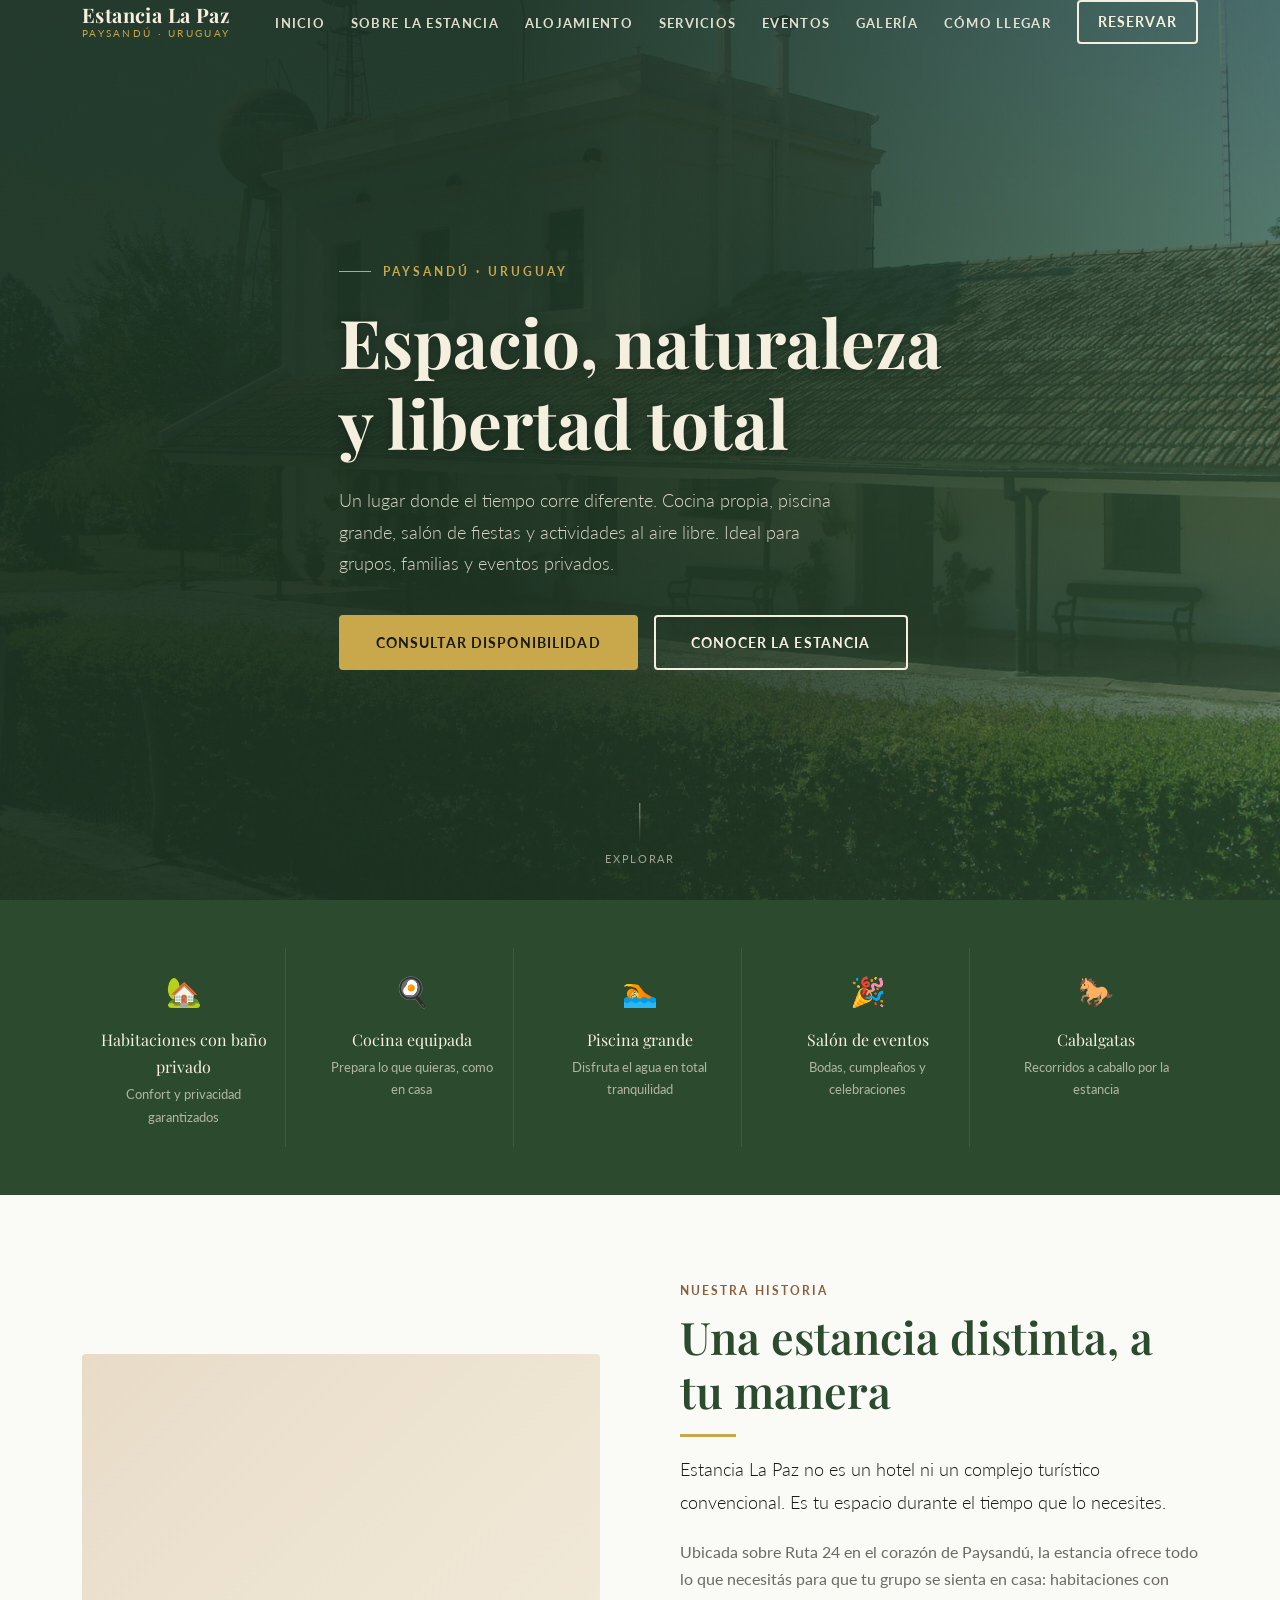
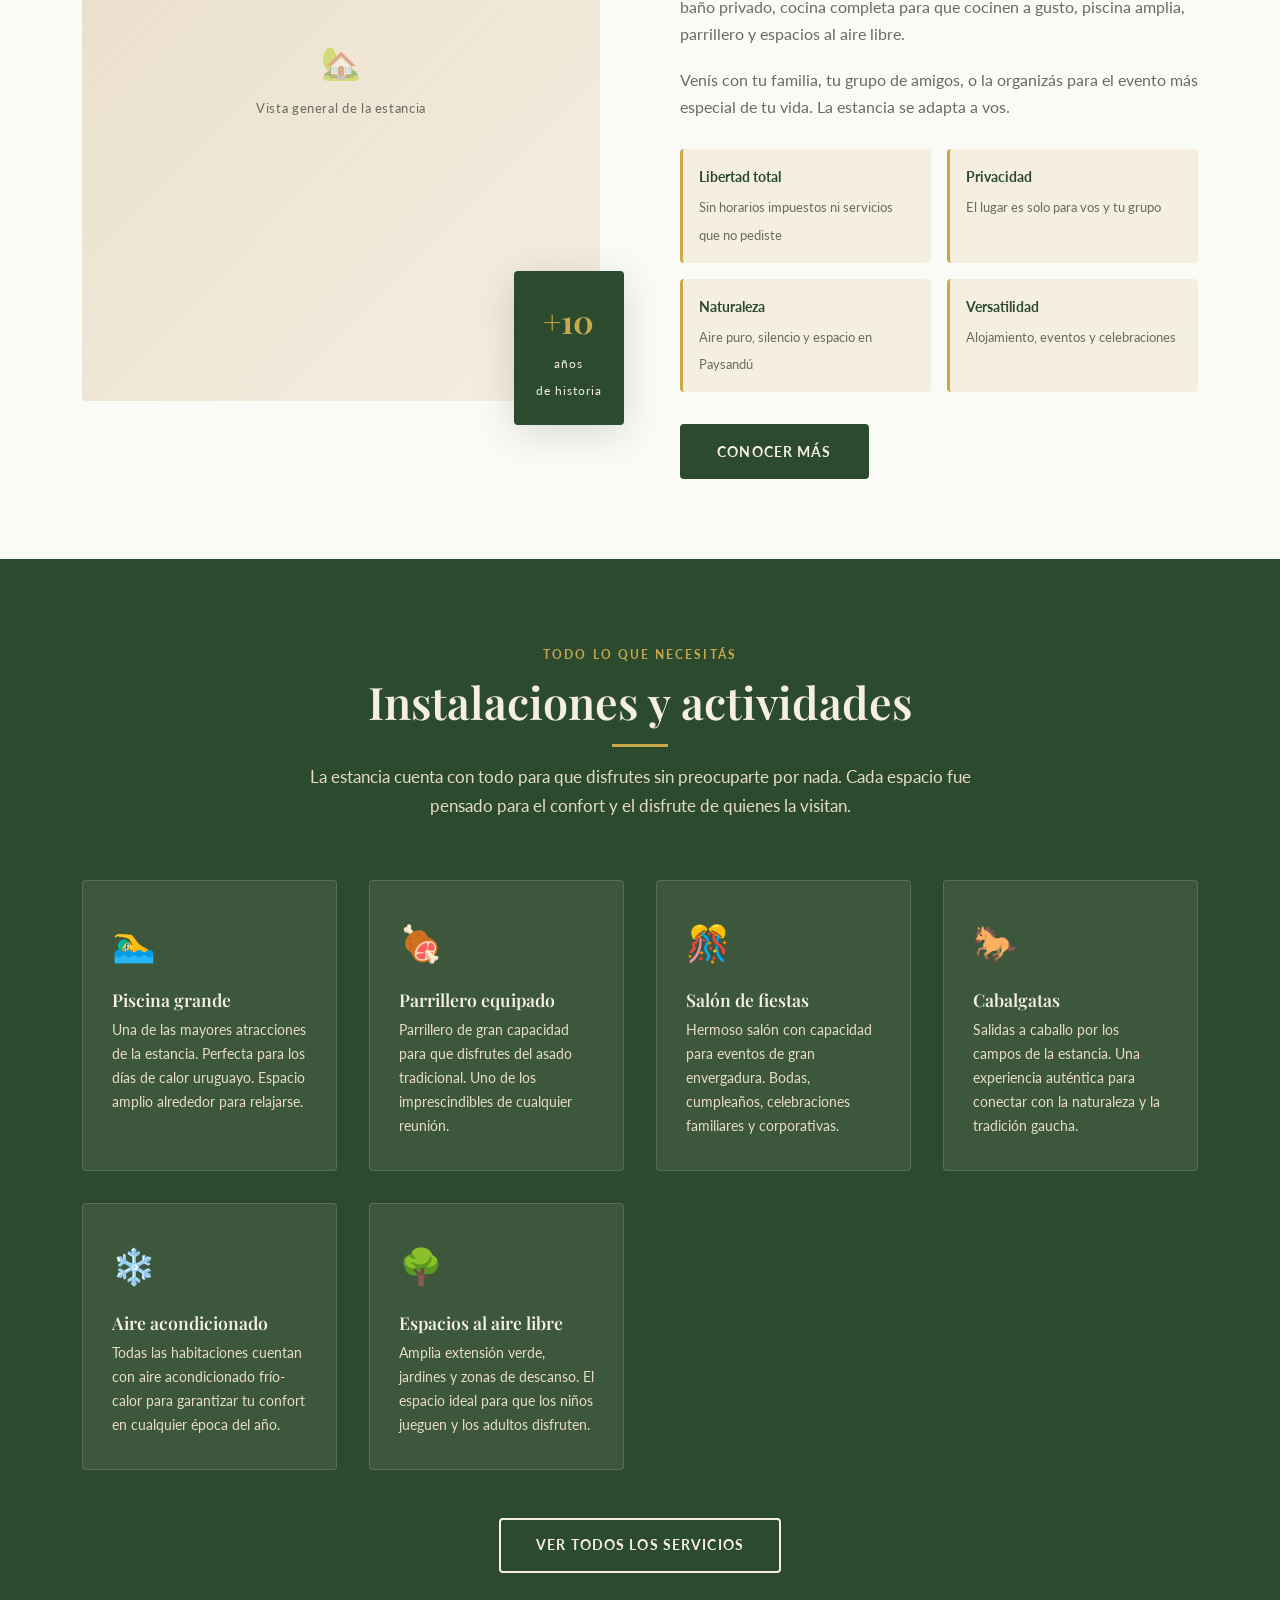
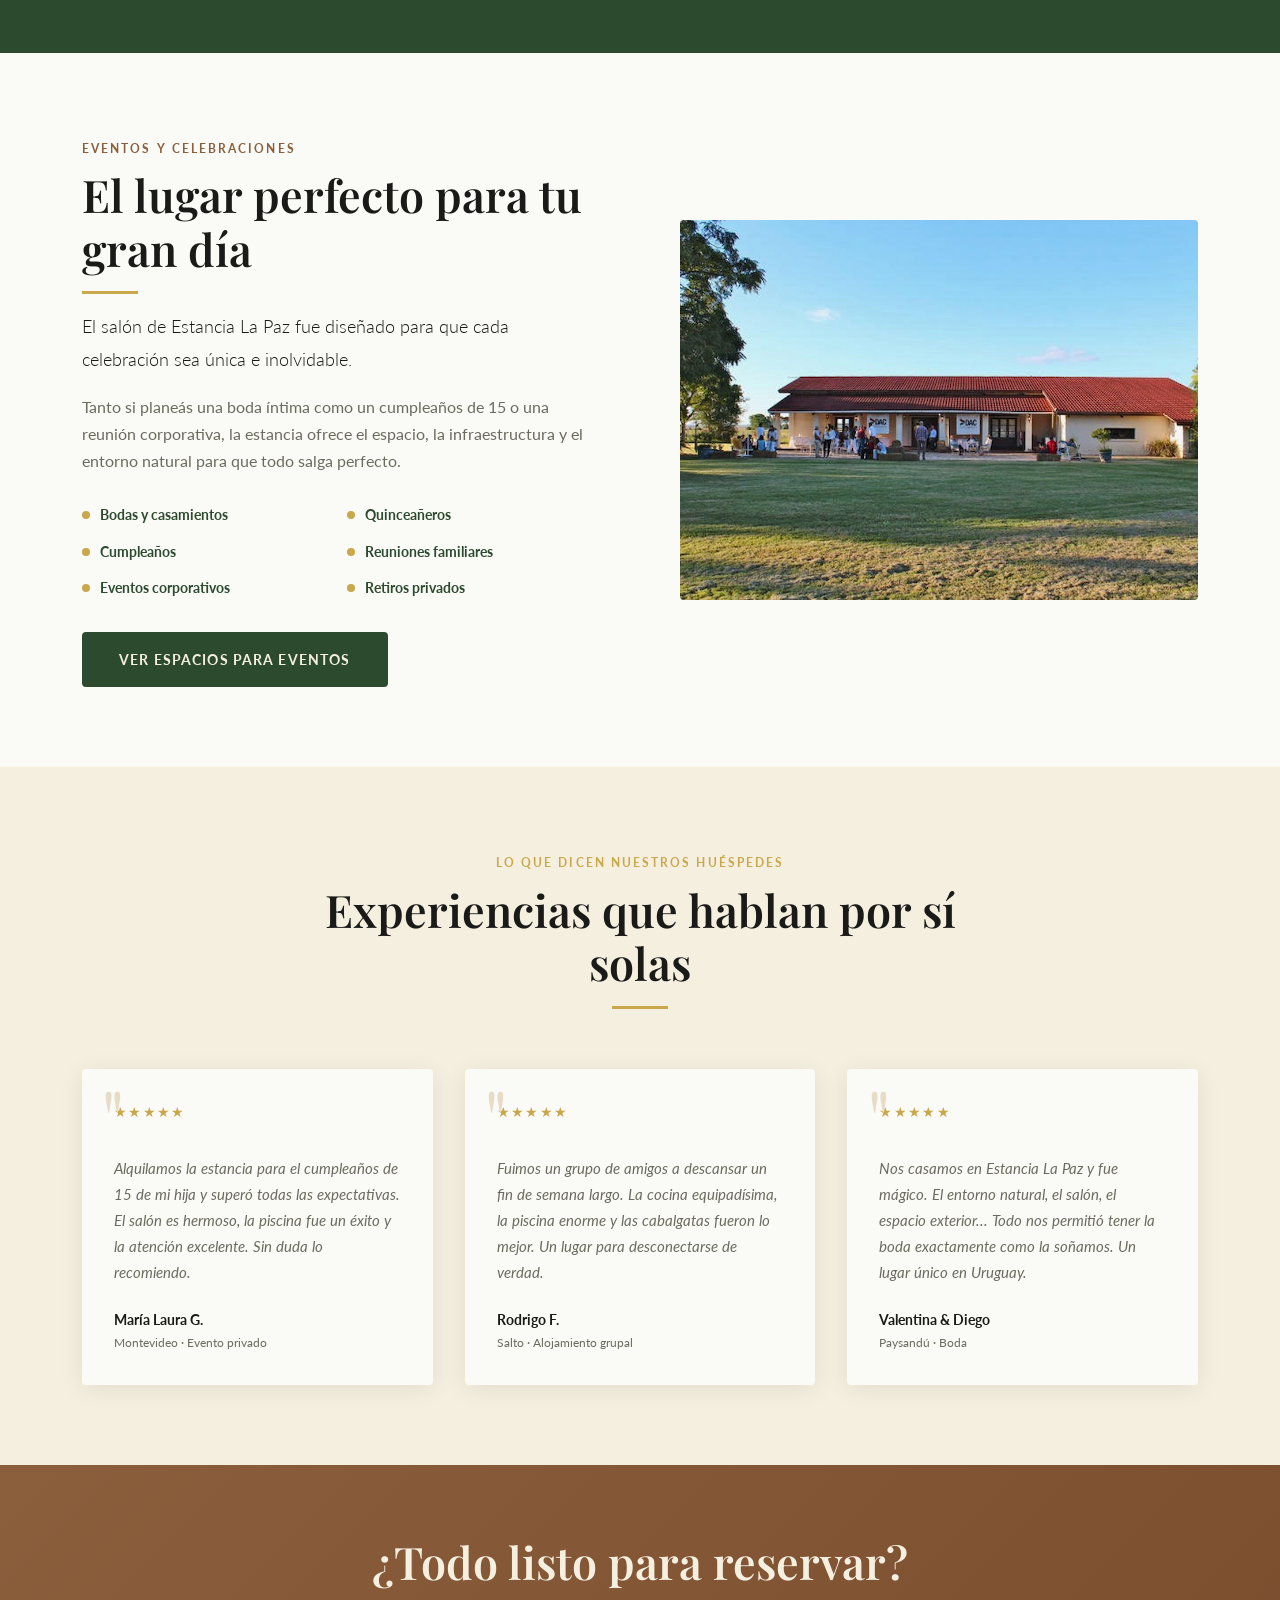
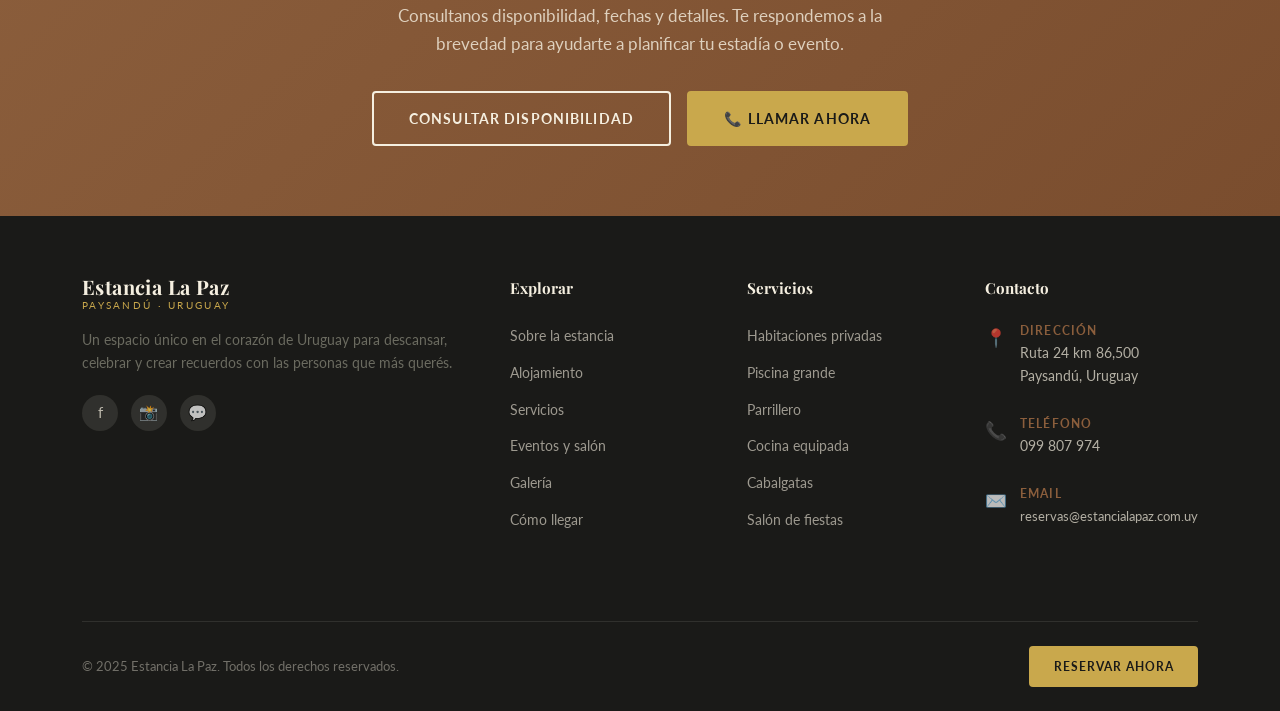
==== commit cb9bd651: "Add image for 'Salón de fiestas' section" ====
--- a/index.html
+++ b/index.html
@@ -252,6 +252,9 @@
             ║  Tamaño recomendado: 900×660px                 ║
             ╚════════════════════════════════════════════════╝
           -->
+
+          <img src="img/salon-fiestas.jpg">
+          
           <div class="img-placeholder">
             <span class="icon">🎊</span>
             <span>Salón de fiestas</span>
